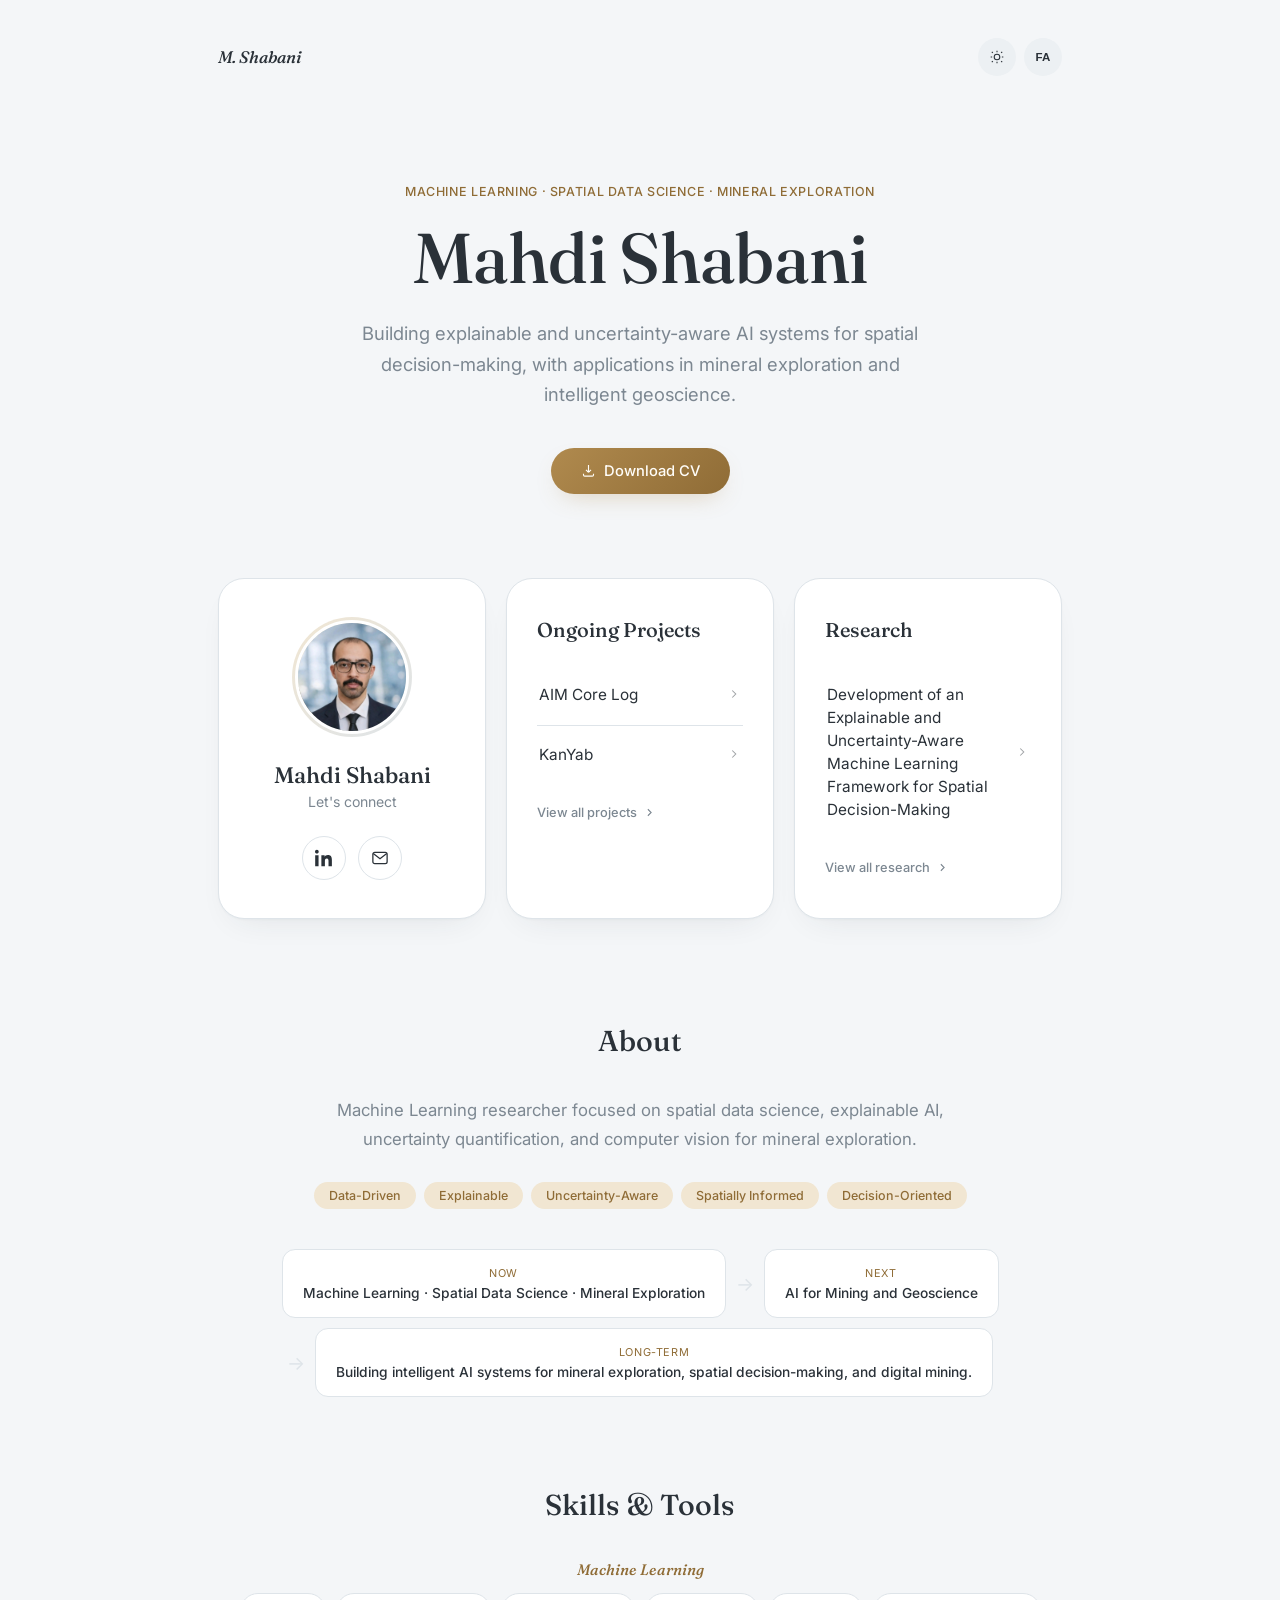
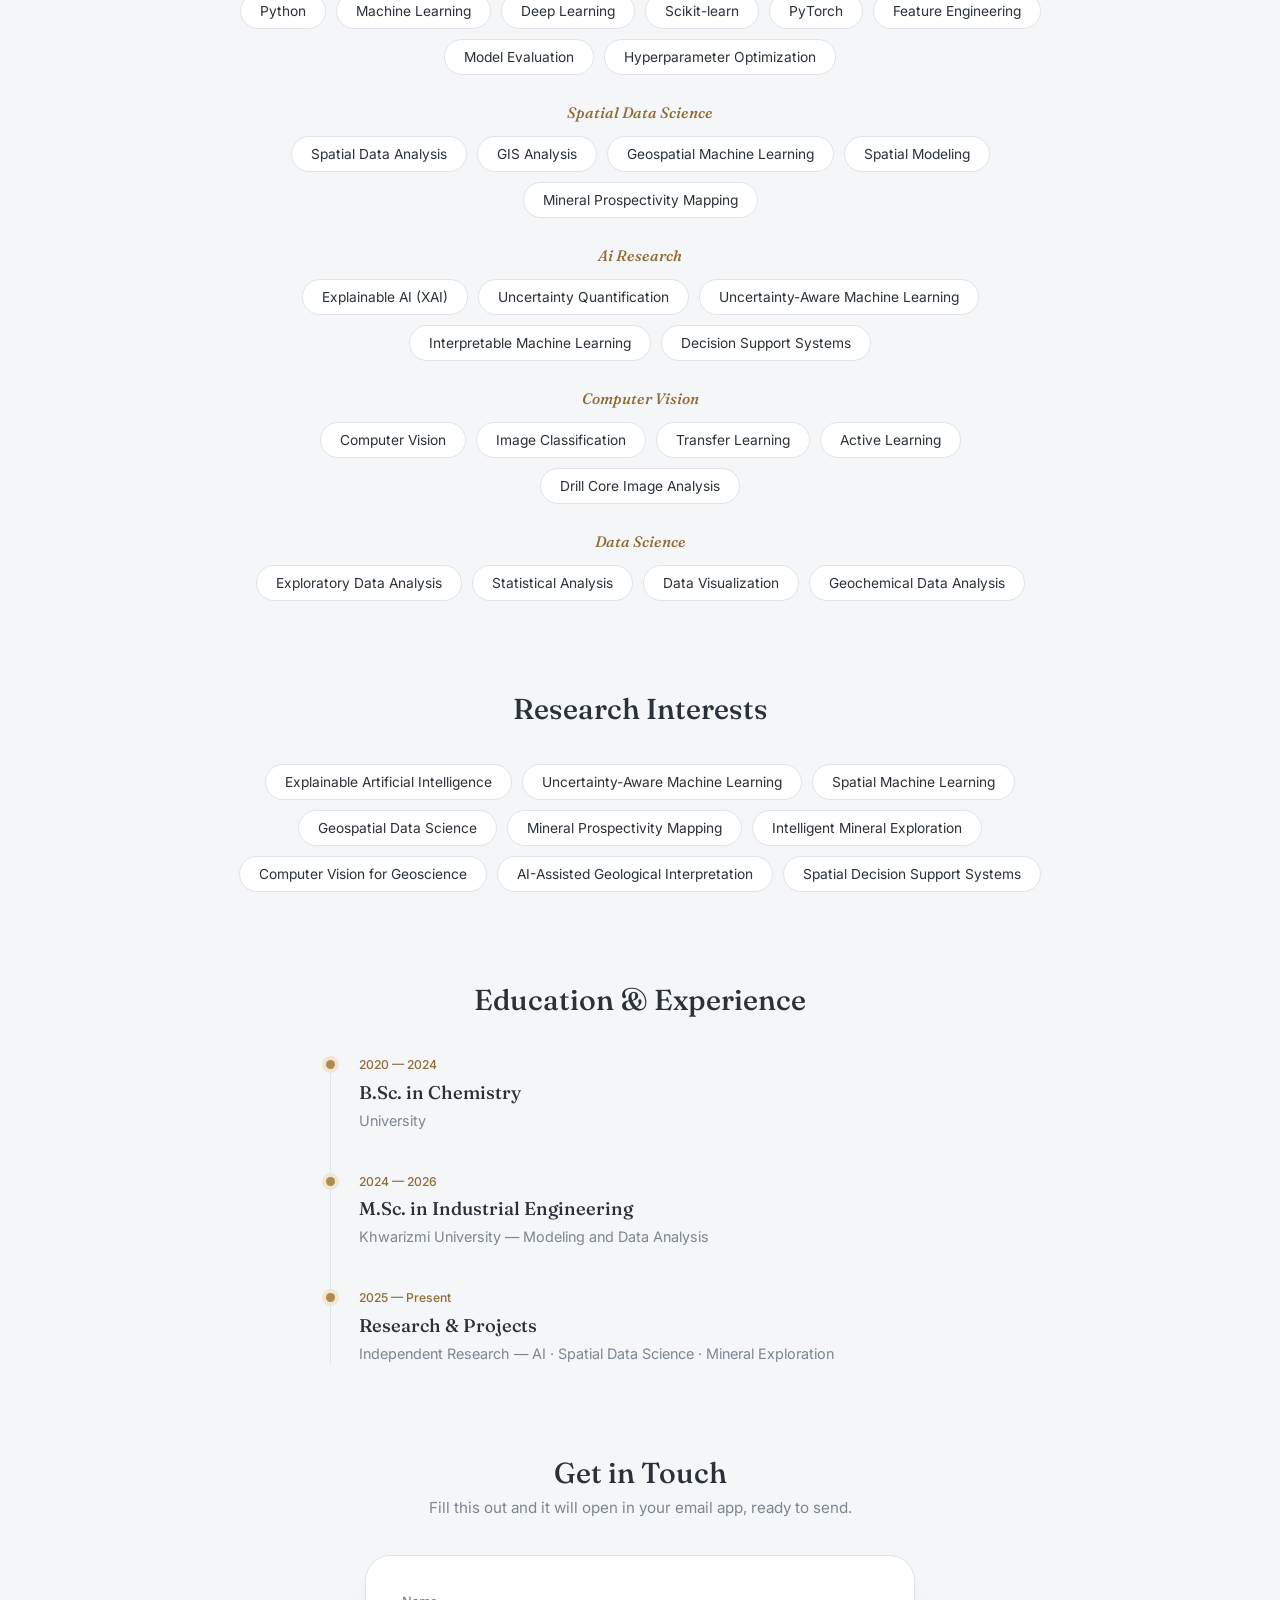
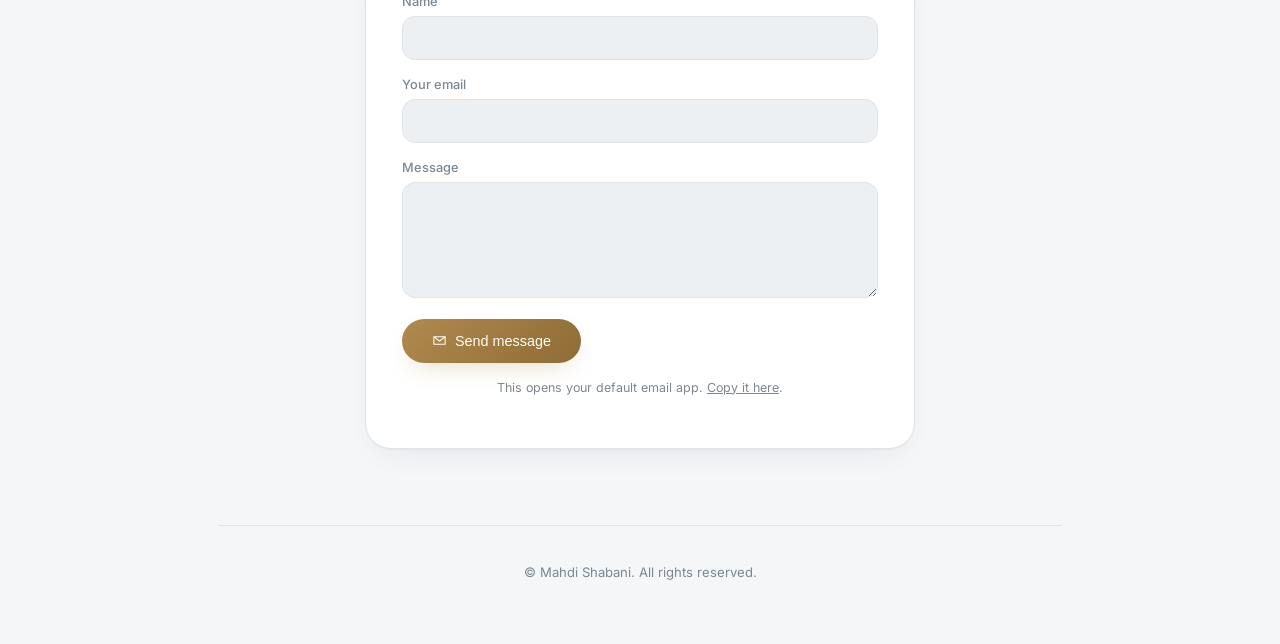
==== index.html @ de513af3 "Refresh bilingual script on home page" ====
<!DOCTYPE html>
<html lang="en" data-theme="light">
<head>
<meta charset="UTF-8">
<script>
  (function(){
    try{
      var saved = localStorage.getItem('site-theme');
      if(saved === 'dark' || saved === 'light'){
        document.documentElement.setAttribute('data-theme', saved);
      }
    }catch(e){}
  })();
</script>
<meta name="viewport" content="width=device-width, initial-scale=1.0">
<title>Mahdi Shabani — Machine Learning &amp; Spatial Data Science</title>
<meta name="description" content="Personal site of Mahdi Shabani — machine learning research on explainable, uncertainty-aware models for spatial decision-making, mineral prospectivity mapping, and computer vision.">

<link rel="icon" type="image/svg+xml" href="assets/favicon.svg">
<link rel="icon" type="image/png" href="assets/favicon.png">
<link rel="shortcut icon" href="assets/favicon.ico">
<link rel="apple-touch-icon" href="assets/favicon.png">

<meta property="og:type" content="website">
<meta property="og:title" content="Mahdi Shabani — Machine Learning & Spatial Data Science">
<meta property="og:description" content="Explainable, uncertainty-aware machine learning for spatial decision-making — projects and research.">
<meta property="og:image" content="assets/og-image.jpg">
<meta property="og:url" content="index.html">

<meta name="twitter:card" content="summary_large_image">
<meta name="twitter:title" content="Mahdi Shabani — Machine Learning & Spatial Data Science">
<meta name="twitter:description" content="Explainable, uncertainty-aware machine learning for spatial decision-making — projects and research.">
<meta name="twitter:image" content="assets/og-image.jpg">

<style>
/* =========================================================
   Mahdi Shabani — Personal Site
   Design language: calm luxury — misty cool neutrals
   + warm gold/bronze accent, serif display type
   ========================================================= */

@import url('https://fonts.googleapis.com/css2?family=Fraunces:ital,opsz,wght@0,9..144,400;0,9..144,500;0,9..144,600;1,9..144,500&family=Inter:wght@300;400;500;600&family=Vazirmatn:wght@400;500;600&display=swap');

:root{
  /* color — misty cool neutral base + warm gold accent */
  --bg:        #F4F6F8;
  --surface:   #FFFFFF;
  --ink:       #2A3138;
  --secondary: #7C8791;
  --hairline:  #DEE4E9;
  --fill:      #ECF0F3;

  --gold:       #B08A4E;
  --gold-deep:  #8F6C36;
  --gold-tint:  #F1E6D2;

  --shadow:       0 1px 2px rgba(42,49,56,.03), 0 14px 34px -18px rgba(42,49,56,.12);
  --shadow-hover: 0 1px 2px rgba(42,49,56,.04), 0 26px 50px -20px rgba(42,49,56,.16);

  /* type — serif for calm elegance, sans for clarity */
  --font-display: 'Fraunces', 'Vazirmatn', Georgia, serif;
  --font-body:    'Inter', 'Vazirmatn', -apple-system, sans-serif;
  --font-fa:      'B Nazanin', 'Vazirmatn', Tahoma, sans-serif;

  --ease: cubic-bezier(.22,.61,.36,1);

  --radius-lg: 26px;
  --radius-md: 18px;
  --radius-sm: 13px;
}

[data-theme="dark"]{
  --bg:        #12161B;
  --surface:   #1B2027;
  --ink:       #EDEFF2;
  --secondary: #98A2AB;
  --hairline:  #2A3038;
  --fill:      #232933;

  --gold:       #D4B073;
  --gold-deep:  #E6C88E;
  --gold-tint:  #3A3122;

  --shadow:       0 1px 2px rgba(0,0,0,.3), 0 14px 34px -18px rgba(0,0,0,.5);
  --shadow-hover: 0 1px 2px rgba(0,0,0,.35), 0 26px 50px -20px rgba(0,0,0,.6);
}

*{ box-sizing: border-box; }
html{ scroll-behavior: smooth; }

body{
  margin: 0;
  background: var(--bg);
  color: var(--ink);
  font-family: var(--font-body);
  font-weight: 400;
  -webkit-font-smoothing: antialiased;
  transition: background .6s var(--ease), color .6s var(--ease);
}

.fa{ font-family: var(--font-fa); direction: rtl; }

.wrap{
  max-width: 900px;
  margin: 0 auto;
  padding: 0 28px;
}

/* ---------- header ---------- */
.site-header{
  display: flex;
  align-items: center;
  justify-content: space-between;
  padding: 38px 0 8px;
}

.mark{
  font-family: var(--font-display);
  font-weight: 500;
  font-style: italic;
  font-size: 1.05rem;
  color: var(--ink);
  text-decoration: none;
}

.theme-toggle{
  width: 38px;
  height: 38px;
  border-radius: 50%;
  border: none;
  background: var(--fill);
  display: flex;
  align-items: center;
  justify-content: center;
  cursor: pointer;
  color: var(--ink);
  transition: background .35s var(--ease), transform .35s var(--ease);
}
.theme-toggle:hover{ transform: scale(1.06); background: var(--gold-tint); }
.theme-toggle svg{ width: 16px; height: 16px; }
.theme-toggle .moon{ display: none; }
[data-theme="dark"] .theme-toggle .sun{ display: none; }
[data-theme="dark"] .theme-toggle .moon{ display: block; }

/* ---------- hero ---------- */
.hero{
  padding: 100px 0 58px;
  text-align: center;
}

.eyebrow{
  font-size: .78rem;
  font-weight: 500;
  letter-spacing: .05em;
  text-transform: uppercase;
  color: var(--gold-deep);
  margin: 0 0 20px;
}

.hero h1{
  font-family: var(--font-display);
  font-weight: 500;
  font-size: clamp(2.75rem, 6vw, 4.4rem);
  letter-spacing: -.01em;
  line-height: 1.1;
  margin: 0 0 22px;
  color: var(--ink);
}

.hero p.tagline{
  color: var(--secondary);
  font-size: 1.15rem;
  font-weight: 400;
  max-width: 580px;
  line-height: 1.65;
  margin: 0 auto 38px;
}

.cv-btn{
  display: inline-flex;
  align-items: center;
  gap: 8px;
  padding: 14px 30px;
  border-radius: 999px;
  background: linear-gradient(135deg, var(--gold), var(--gold-deep));
  color: #FFFDF8;
  text-decoration: none;
  font-size: .92rem;
  font-weight: 500;
  box-shadow: 0 10px 26px -12px rgba(176,138,78,.45);
  transition: transform .35s var(--ease), box-shadow .35s var(--ease);
}
.cv-btn:hover{ transform: translateY(-2px); box-shadow: 0 16px 34px -14px rgba(176,138,78,.55); }
.cv-btn svg{ width: 15px; height: 15px; }

/* ---------- box grid ---------- */
.grid{
  display: grid;
  grid-template-columns: repeat(3, 1fr);
  gap: 20px;
  padding: 26px 0 90px;
}

@media (max-width: 860px){
  .grid{ grid-template-columns: 1fr; }
}

.box{
  position: relative;
  background: var(--surface);
  border-radius: var(--radius-lg);
  border: 1px solid var(--hairline);
  box-shadow: var(--shadow);
  padding: 38px 30px;
  overflow: hidden;
  transition: box-shadow .5s var(--ease), transform .5s var(--ease), border-color .5s var(--ease);
}

.box:hover{
  transform: translateY(-4px);
  box-shadow: var(--shadow-hover);
  border-color: var(--gold-tint);
}

.box h2{
  font-family: var(--font-display);
  font-weight: 500;
  font-size: 1.25rem;
  margin: 0 0 24px;
  color: var(--ink);
}

/* profile box */
.profile-box{ display: flex; flex-direction: column; align-items: center; text-align: center; }

.avatar-ring{
  width: 120px;
  height: 120px;
  border-radius: 50%;
  padding: 3px;
  background: linear-gradient(135deg, var(--gold-tint), var(--hairline));
  margin-bottom: 24px;
}
.avatar-ring img{
  width: 100%;
  height: 100%;
  border-radius: 50%;
  object-fit: cover;
  display: block;
  border: 3px solid var(--surface);
}

.profile-box .name{
  font-family: var(--font-display);
  font-weight: 500;
  font-size: 1.4rem;
  margin: 0 0 4px;
  color: var(--ink);
}
.profile-box .role{
  color: var(--secondary);
  font-size: .88rem;
  margin: 0 0 26px;
}

.icon-row{
  display: flex;
  gap: 12px;
}

.icon-link{
  width: 44px;
  height: 44px;
  border-radius: 50%;
  border: 1px solid var(--hairline);
  display: flex;
  align-items: center;
  justify-content: center;
  color: var(--ink);
  text-decoration: none;
  transition: background .35s var(--ease), transform .35s var(--ease), border-color .35s var(--ease);
}
.icon-link:hover{
  transform: translateY(-2px);
  background: var(--gold-tint);
  border-color: var(--gold);
}
.icon-link svg{ width: 18px; height: 18px; }

/* list boxes (projects / research) */
.item-list{
  list-style: none;
  margin: 0;
  padding: 0;
  display: flex;
  flex-direction: column;
  gap: 2px;
}

.item-list li{ border-top: 1px solid var(--hairline); }
.item-list li:first-child{ border-top: none; }

.item-list a{
  display: flex;
  align-items: center;
  justify-content: space-between;
  gap: 12px;
  padding: 17px 2px;
  color: var(--ink);
  text-decoration: none;
  font-size: .96rem;
  font-weight: 400;
  line-height: 1.5;
  transition: color .35s var(--ease), gap .35s var(--ease);
}
.item-list a:hover{ color: var(--gold-deep); gap: 18px; }
.item-list a .arrow{ flex: none; width: 14px; height: 14px; opacity: .45; transition: transform .4s var(--ease), opacity .4s var(--ease); }
.item-list a:hover .arrow{ transform: translateX(-3px); opacity: .9; }
.item-list a:hover .arrow.rtl{ transform: translateX(3px); }

.item-list .fa-item{ font-family: var(--font-fa); direction: rtl; text-align: right; font-size: 1.02rem; }

.more-link{
  display: inline-flex;
  align-items: center;
  gap: 6px;
  margin-top: 22px;
  font-size: .8rem;
  font-weight: 500;
  color: var(--secondary);
  text-decoration: none;
  transition: color .35s var(--ease);
}
.more-link:hover{ color: var(--gold-deep); }
.more-link svg{ width: 13px; height: 13px; }

/* ---------- footer ---------- */
.site-footer{
  text-align: center;
  padding: 38px 0 64px;
  color: var(--secondary);
  font-size: .82rem;
  border-top: 1px solid var(--hairline);
}

/* ---------- inner pages (projects/research) ---------- */
.page-header{ padding: 80px 0 26px; }
.back-link{
  display: inline-flex;
  align-items: center;
  gap: 6px;
  color: var(--secondary);
  text-decoration: none;
  font-size: .86rem;
  margin-bottom: 32px;
  transition: color .35s var(--ease);
}
.back-link:hover{ color: var(--gold-deep); }
.back-link svg{ width: 13px; height: 13px; }

.page-header h1{
  font-family: var(--font-display);
  font-weight: 500;
  font-size: clamp(2.2rem, 4.5vw, 2.9rem);
  margin: 0 0 12px;
  color: var(--ink);
}
.page-header p{ color: var(--secondary); margin: 0 0 46px; font-size: 1.02rem; }

.entry-list{ display: flex; flex-direction: column; gap: 18px; padding-bottom: 94px; }

.entry{
  background: var(--surface);
  border: 1px solid var(--hairline);
  border-radius: var(--radius-md);
  padding: 30px 32px;
  box-shadow: var(--shadow);
  transition: box-shadow .45s var(--ease), transform .45s var(--ease), border-color .45s var(--ease);
}
.entry:hover{ transform: translateY(-2px); box-shadow: var(--shadow-hover); border-color: var(--gold-tint); }
.entry h3{
  font-family: var(--font-display);
  font-size: 1.28rem;
  font-weight: 500;
  margin: 0 0 10px;
  color: var(--ink);
}
.entry h3.fa{ text-align: right; }
.entry .status{
  display: inline-block;
  font-size: .72rem;
  font-weight: 500;
  color: var(--gold-deep);
  background: var(--gold-tint);
  border-radius: 999px;
  padding: 4px 13px;
  margin-bottom: 14px;
}
.entry p.desc{ color: var(--secondary); margin: 0; line-height: 1.7; font-size: .95rem; }
.entry p.desc.fa{ text-align: right; }

/* ---------- scroll reveal ---------- */
.reveal{
  opacity: 0;
  transform: translateY(16px);
  transition: opacity .9s var(--ease), transform .9s var(--ease);
}
.reveal.is-visible{
  opacity: 1;
  transform: translateY(0);
}

/* ---------- extra sections (skills / timeline / contact) ---------- */
.section{
  padding: 14px 0 76px;
}
.section-head{
  text-align: center;
  margin-bottom: 38px;
}
.section-head h2{
  font-family: var(--font-display);
  font-weight: 500;
  font-size: 1.8rem;
  margin: 0 0 8px;
  color: var(--ink);
}
.section-head p{
  color: var(--secondary);
  font-size: .95rem;
  margin: 0;
}

/* badges & tag pills */
.badge-row{ display:flex; flex-wrap:wrap; gap:8px; margin-bottom:14px; }
.badge{
  display:inline-block;
  font-size:.72rem;
  font-weight:500;
  color: var(--gold-deep);
  background: var(--gold-tint);
  border-radius:999px;
  padding:4px 13px;
}
.badge.status-badge{ color: var(--gold-deep); background: var(--gold-tint); }
.badge.domain-badge{ color: var(--secondary); background: transparent; border:1px solid var(--hairline); }

.tech-tags{ display:flex; flex-wrap:wrap; gap:7px; margin: 14px 0; }
.tech-tag{
  font-size:.76rem;
  color: var(--secondary);
  border:1px solid var(--hairline);
  border-radius:999px;
  padding:4px 12px;
}

.impact-line{
  font-size:.89rem;
  color: var(--ink);
  border-left: 2px solid var(--gold);
  padding-left: 15px;
  margin-top: 18px;
  line-height: 1.65;
}
[dir="rtl"] .impact-line{ border-left:none; border-right:2px solid var(--gold); padding-left:0; padding-right:15px; }

.entry-sub{ color: var(--secondary); font-size: .96rem; margin: -4px 0 14px; }

/* about section */
.about-text{
  max-width: 640px;
  margin: 0 auto 28px;
  text-align: center;
  color: var(--secondary);
  font-size: 1.05rem;
  line-height: 1.75;
}
.about-text strong{ color: var(--ink); font-weight: 500; }

.approach-row{
  display:flex; flex-wrap:wrap; gap:8px; justify-content:center; margin-bottom: 40px;
}
.approach-chip{
  font-size:.78rem; font-weight:500; color: var(--gold-deep);
  background: var(--gold-tint); border-radius:999px; padding:6px 15px;
}

.career-strip{
  display:flex; align-items:center; justify-content:center;
  flex-wrap: wrap;
  gap: 10px;
  max-width: 720px;
  margin: 0 auto;
  font-size: .88rem;
  color: var(--secondary);
}
.career-strip .stage{
  display:flex; flex-direction:column; align-items:center; gap:5px;
  padding: 16px 20px;
  border: 1px solid var(--hairline);
  border-radius: var(--radius-sm);
  background: var(--surface);
  min-width: 170px;
}
.career-strip .stage .label{ font-size:.68rem; letter-spacing:.06em; text-transform:uppercase; color: var(--gold-deep); }
.career-strip .stage .value{ font-size:.86rem; color: var(--ink); font-weight:500; text-align:center; }
.career-strip .sep{ color: var(--hairline); font-size:1.2rem; }
@media (max-width: 640px){ .career-strip .sep{ display:none; } }

/* skill categories */
.skill-category{ margin-bottom: 28px; }
.skill-category:last-child{ margin-bottom: 0; }
.skill-category .cat-label{
  text-align:center;
  font-family: var(--font-display);
  font-style: italic;
  font-size:.95rem;
  font-weight:500;
  color: var(--gold-deep);
  margin: 0 0 14px;
}

/* skills */
.skills-row{
  display: flex;
  flex-wrap: wrap;
  gap: 10px;
  justify-content: center;
}
.skill-chip{
  display: inline-flex;
  align-items: center;
  font-size: .86rem;
  font-weight: 400;
  padding: 9px 19px;
  border-radius: 999px;
  border: 1px solid var(--hairline);
  background: var(--surface);
  color: var(--ink);
  transition: background .35s var(--ease), border-color .35s var(--ease);
}
.skill-chip:hover{ background: var(--gold-tint); border-color: var(--gold); }
.skill-chip .dot{ display: none; }

/* timeline */
.timeline{
  position: relative;
  max-width: 620px;
  margin: 0 auto;
  padding-left: 28px;
  border-left: 1px solid var(--hairline);
}
.timeline-item{
  position: relative;
  padding-bottom: 40px;
}
.timeline-item:last-child{ padding-bottom: 0; }
.timeline-item::before{
  content: "";
  position: absolute;
  left: -33px;
  top: 5px;
  width: 9px;
  height: 9px;
  border-radius: 50%;
  background: var(--gold);
  box-shadow: 0 0 0 4px var(--gold-tint);
}
.timeline-item .t-period{
  font-size: .76rem;
  font-weight: 500;
  color: var(--gold-deep);
  margin: 0 0 6px;
}
.timeline-item h3{
  font-family: var(--font-display);
  font-size: 1.15rem;
  font-weight: 500;
  margin: 0 0 5px;
  color: var(--ink);
}
.timeline-item p{
  color: var(--secondary);
  font-size: .9rem;
  margin: 0;
  line-height: 1.6;
}

/* contact form */
.contact-box{
  max-width: 550px;
  margin: 0 auto;
  background: var(--surface);
  border: 1px solid var(--hairline);
  border-radius: var(--radius-lg);
  box-shadow: var(--shadow);
  padding: 38px 36px;
}
.form-row{ margin-bottom: 17px; }
.form-row label{
  display: block;
  font-size: .8rem;
  font-weight: 500;
  color: var(--secondary);
  margin-bottom: 7px;
}
.form-row input,
.form-row textarea{
  width: 100%;
  padding: 12px 15px;
  border-radius: var(--radius-sm);
  border: 1px solid var(--hairline);
  background: var(--fill);
  color: var(--ink);
  font-family: var(--font-body);
  font-size: .92rem;
  resize: vertical;
  transition: background .3s var(--ease), box-shadow .3s var(--ease);
}
.form-row input:focus,
.form-row textarea:focus{
  outline: none;
  background: var(--surface);
  box-shadow: 0 0 0 2px var(--gold);
}
.form-submit{
  display: inline-flex;
  align-items: center;
  gap: 8px;
  padding: 14px 30px;
  border-radius: 999px;
  background: linear-gradient(135deg, var(--gold), var(--gold-deep));
  color: #FFFDF8;
  border: none;
  font-size: .9rem;
  font-weight: 500;
  cursor: pointer;
  box-shadow: 0 10px 26px -12px rgba(176,138,78,.45);
  transition: transform .35s var(--ease), box-shadow .35s var(--ease);
}
.form-submit:hover{ transform: translateY(-2px); box-shadow: 0 16px 34px -14px rgba(176,138,78,.55); }
.form-note{
  font-size: .78rem;
  color: var(--secondary);
  margin-top: 15px;
  text-align: center;
  line-height: 1.6;
}

@media (prefers-reduced-motion: reduce){
  *{ transition: none !important; animation: none !important; }
}
</style>
<script src="site.js?v=20261018"></script>
</head>
<body>

<div class="wrap">

  <header class="site-header">
    <a href="index.html" class="mark">M. Shabani</a>
    <button id="theme-toggle" class="theme-toggle" aria-label="Toggle dark mode">
      <svg class="sun" viewBox="0 0 24 24" fill="none" stroke="currentColor" stroke-width="1.6"><circle cx="12" cy="12" r="4.2"/><path d="M12 2.5v2.2M12 19.3v2.2M4.2 4.2l1.6 1.6M18.2 18.2l1.6 1.6M2.5 12h2.2M19.3 12h2.2M4.2 19.8l1.6-1.6M18.2 5.8l1.6-1.6"/></svg>
      <svg class="moon" viewBox="0 0 24 24" fill="none" stroke="currentColor" stroke-width="1.6"><path d="M20 14.5A8.5 8.5 0 1 1 9.5 4a6.8 6.8 0 0 0 10.5 10.5Z"/></svg>
    </button>
  </header>

  <section class="hero">
    <p class="eyebrow" id="hero-eyebrow">Machine Learning · Spatial Data Science</p>
    <h1 id="hero-name">Mahdi Shabani</h1>
    <p class="tagline" id="hero-tagline">
      Researching explainable, uncertainty-aware machine learning for spatial decision‑making —
      from mineral prospectivity mapping to computer‑vision classification.
    </p>
    <a class="cv-btn" id="hero-cv" href="#" title="Add your CV file or link here">
      <svg viewBox="0 0 24 24" fill="none" stroke="currentColor" stroke-width="1.8"><path d="M12 3v12m0 0 4-4m-4 4-4-4M4 17v2a2 2 0 0 0 2 2h12a2 2 0 0 0 2-2v-2"/></svg>
      Download CV
    </a>
  </section>

  <main class="grid">

    <!-- Box 1 — Profile & contact -->
    <div class="box profile-box reveal" style="transition-delay:0s">
      <div class="avatar-ring">
        <img src="assets/profile.jpg" alt="Portrait photo">
      </div>
      <p class="name" id="profile-name">Mahdi Shabani</p>
      <p class="role">Let's connect</p>
      <div class="icon-row" style="position:relative;">
        <a class="icon-link" id="profile-linkedin" href="#" target="_blank" rel="noopener" aria-label="LinkedIn">
          <svg viewBox="0 0 24 24" fill="currentColor"><path d="M4.98 3.5C4.98 4.88 3.9 6 2.5 6S0 4.88 0 3.5 1.12 1 2.5 1s2.48 1.12 2.48 2.5zM.24 8.25h4.5V23H.24V8.25zM8.5 8.25h4.31v2.02h.06c.6-1.13 2.07-2.33 4.26-2.33 4.55 0 5.39 3 5.39 6.9V23h-4.5v-6.73c0-1.6-.03-3.67-2.24-3.67-2.24 0-2.58 1.75-2.58 3.55V23H8.5V8.25z"/></svg>
        </a>
        <a class="icon-link" id="profile-email" href="#" aria-label="Email">
          <svg viewBox="0 0 24 24" fill="none" stroke="currentColor" stroke-width="1.7"><rect x="2.5" y="4.5" width="19" height="15" rx="2.5"/><path d="m3 6 9 7 9-7"/></svg>
        </a>
        <span id="email-copied-tip" style="position:absolute; bottom:-28px; left:50%; transform:translateX(-50%); font-size:.72rem; color:var(--slate); background:var(--paper); border:1px solid var(--hairline); border-radius:8px; padding:3px 10px; opacity:0; pointer-events:none; transition:opacity .25s ease; white-space:nowrap;">Copied!</span>
      </div>
    </div>

    <!-- Box 2 — Ongoing projects -->
    <div class="box reveal" style="transition-delay:.1s">
      <h2>Ongoing Projects</h2>
      <ul class="item-list" id="projects-list"></ul>
      <a class="more-link" href="projects.html">
        View all projects
        <svg viewBox="0 0 24 24" fill="none" stroke="currentColor" stroke-width="2"><path d="M9 6l6 6-6 6"/></svg>
      </a>
    </div>

    <!-- Box 3 — Research -->
    <div class="box reveal" style="transition-delay:.2s">
      <h2>Research</h2>
      <ul class="item-list" id="research-list"></ul>
      <a class="more-link" href="research.html">
        View all research
        <svg viewBox="0 0 24 24" fill="none" stroke="currentColor" stroke-width="2"><path d="M9 6l6 6-6 6"/></svg>
      </a>
    </div>

  </main>

  <!-- About -->
  <section class="section reveal">
    <div class="section-head">
      <h2>About</h2>
    </div>
    <p class="about-text" id="about-bio"></p>
    <div class="approach-row" id="approach-row"></div>
    <div class="career-strip" id="career-strip"></div>
  </section>

  <!-- Skills & Tools -->
  <section class="section reveal">
    <div class="section-head">
      <h2>Skills &amp; Tools</h2>
    </div>
    <div id="skills-categories"></div>
  </section>

  <!-- Research Interests -->
  <section class="section reveal">
    <div class="section-head">
      <h2>Research Interests</h2>
    </div>
    <div class="skills-row" id="research-interests-row"></div>
  </section>

  <!-- Timeline -->
  <section class="section reveal">
    <div class="section-head">
      <h2>Education &amp; Experience</h2>
    </div>
    <div class="timeline" id="timeline-list"></div>
  </section>

  <!-- Contact form -->
  <section class="section reveal">
    <div class="section-head">
      <h2>Get in Touch</h2>
      <p>Fill this out and it will open in your email app, ready to send.</p>
    </div>
    <form class="contact-box" id="contact-form">
      <div class="form-row">
        <label for="cf-name">Name</label>
        <input id="cf-name" name="Name" type="text" required>
      </div>
      <div class="form-row">
        <label for="cf-email">Your email</label>
        <input id="cf-email" name="Email" type="email" required>
      </div>
      <div class="form-row">
        <label for="cf-message">Message</label>
        <textarea id="cf-message" name="Message" rows="5" required></textarea>
      </div>
      <button class="form-submit" type="submit">
        <svg viewBox="0 0 24 24" fill="none" stroke="currentColor" stroke-width="1.7" width="15" height="15"><path d="m3 6 9 7 9-7M3 6h18v12H3z"/></svg>
        Send message
      </button>
      <p class="form-note">
        This opens your default email app.
        اگه چیزی باز نشد، آدرس ایمیل رو
        <a href="#" id="copy-email-fallback" style="color:var(--graphite); text-decoration:underline;">اینجا کپی کن</a>.
      </p>
    </form>
  </section>

  <footer class="site-footer">
    © <span id="year"></span> <span id="footer-name">Mahdi Shabani</span>. All rights reserved.
  </footer>

</div>

<script>document.getElementById('year').textContent = new Date().getFullYear();</script>
<script>
// Fallback content, used only if content.json can't be fetched (e.g. opened via file://)
const FALLBACK_CONTENT = {
  "profile": { "name": "Mahdi Shabani", "eyebrow": "Machine Learning · Spatial Data Science",
    "tagline": "Researching explainable, uncertainty-aware machine learning for spatial decision-making.",
    "shortBio": "", "cvUrl": "", "linkedin": "https://www.linkedin.com/in/mahdi-shabani1/", "email": "mshabani544@gmail.com" },
  "skills": {},
  "projects": [],
  "research": [],
  "researchInterests": [],
  "professionalIdentity": {},
  "careerDirection": null,
  "timeline": []
};

async function loadContent(){
  try{
    const res = await fetch('content.json', { cache: 'no-store' });
    if(!res.ok) throw new Error('bad response');
    return window.SiteI18n.localizeContent(await res.json());
  }catch(e){
    console.warn('Could not load content.json, using fallback content.', e);
    return window.SiteI18n.localizeContent(FALLBACK_CONTENT);
  }
}

function arrow(rtl){
  return `<svg class="arrow${rtl ? ' rtl' : ''}" viewBox="0 0 24 24" fill="none" stroke="currentColor" stroke-width="1.8"><path d="${rtl ? 'M15 6l-6 6 6 6' : 'M9 6l6 6-6 6'}"/></svg>`;
}

function escapeHtml(str){
  const d = document.createElement('div');
  d.textContent = str == null ? '' : String(str);
  return d.innerHTML;
}

// Turns a camelCase key like "spatialDataScience" into "Spatial Data Science"
function humanizeKey(key){
  return key.replace(/([a-z])([A-Z])/g, '$1 $2')
            .replace(/^./, c => c.toUpperCase());
}

document.addEventListener('DOMContentLoaded', async () => {
  const data = await loadContent();
  const p = data.profile || {};
  const contact = data.contact || {};
  const email = p.email || contact.email;
  const linkedin = p.linkedin || contact.linkedin;
  const cvUrl = p.cvUrl || contact.cv;

  document.getElementById('hero-eyebrow').textContent = p.eyebrow || '';
  document.getElementById('hero-name').textContent = p.name || '';
  document.getElementById('hero-tagline').textContent = p.tagline || '';
  document.getElementById('profile-name').textContent = p.name || '';
  document.getElementById('footer-name').textContent = p.name || '';
  document.title = (p.name ? p.name + ' — ' : '') + (p.eyebrow || '');

  const cv = document.getElementById('hero-cv');
  if(cvUrl){ cv.href = cvUrl; cv.target = '_blank'; cv.rel = 'noopener'; cv.removeAttribute('title'); }

  const li = document.getElementById('profile-linkedin');
  if(linkedin) li.href = linkedin;

  const em = document.getElementById('profile-email');
  const copyTip = document.getElementById('email-copied-tip');
  if(email){
    em.href = 'mailto:' + email;
    em.addEventListener('click', () => {
      navigator.clipboard?.writeText(email).then(() => {
        if(copyTip){
          copyTip.style.opacity = '1';
          setTimeout(() => { copyTip.style.opacity = '0'; }, 1800);
        }
      }).catch(() => {});
    });
  }

  const form = document.getElementById('contact-form');
  const copyFallback = document.getElementById('copy-email-fallback');
  if(form && email){
    form.addEventListener('submit', (e) => {
      e.preventDefault();
      const name = document.getElementById('cf-name').value;
      const from = document.getElementById('cf-email').value;
      const msg = document.getElementById('cf-message').value;
      const subject = encodeURIComponent('Message from ' + name + ' via website');
      const body = encodeURIComponent(msg + '\n\n— ' + name + ' (' + from + ')');
      window.location.href = `mailto:${email}?subject=${subject}&body=${body}`;
    });
  }
  if(copyFallback && email){
    copyFallback.addEventListener('click', (e) => {
      e.preventDefault();
      navigator.clipboard?.writeText(email).then(() => {
        copyFallback.textContent = 'کپی شد ✓';
        setTimeout(() => { copyFallback.textContent = 'اینجا کپی کن'; }, 1800);
      }).catch(() => {});
    });
  }

  // ---- About: bio + approach chips + career direction strip ----
  const bioEl = document.getElementById('about-bio');
  const bioText = p.shortBio || p.tagline || '';
  if(bioText) bioEl.textContent = bioText; else bioEl.style.display = 'none';

  const approachRow = document.getElementById('approach-row');
  const identity = data.professionalIdentity || {};
  (identity.approach || []).forEach(a => {
    const span = document.createElement('span');
    span.className = 'approach-chip';
    span.textContent = a;
    approachRow.appendChild(span);
  });

  const careerStrip = document.getElementById('career-strip');
  const career = data.careerDirection;
  if(career && (career.current || career.next || career.longTerm)){
    const stages = [
      ['Now', career.current],
      ['Next', career.next],
      ['Long-term', career.longTerm]
    ].filter(([, v]) => v);
    stages.forEach(([label, value], i) => {
      const stage = document.createElement('div');
      stage.className = 'stage';
      stage.innerHTML = `<span class="label">${escapeHtml(label)}</span><span class="value">${escapeHtml(value)}</span>`;
      careerStrip.appendChild(stage);
      if(i < stages.length - 1){
        const sep = document.createElement('span');
        sep.className = 'sep';
        sep.textContent = '→';
        careerStrip.appendChild(sep);
      }
    });
  } else {
    careerStrip.style.display = 'none';
  }

  // Hide the whole About section if there's really nothing to show
  if(!bioText && !(identity.approach || []).length && !career){
    document.getElementById('about-bio').closest('section').style.display = 'none';
  }

  // ---- Skills: supports either a flat array or a categorized object ----
  const skillsWrap = document.getElementById('skills-categories');
  if (Array.isArray(data.skills)) {
    const row = document.createElement('div');
    row.className = 'skills-row';
    data.skills.forEach(s => {
      const span = document.createElement('span');
      span.className = 'skill-chip';
      span.textContent = s;
      row.appendChild(span);
    });
    skillsWrap.appendChild(row);
  } else if (data.skills && typeof data.skills === 'object') {
    Object.entries(data.skills).forEach(([category, list]) => {
      if(!Array.isArray(list) || !list.length) return;
      const cat = document.createElement('div');
      cat.className = 'skill-category';
      const row = document.createElement('div');
      row.className = 'skills-row';
      list.forEach(s => {
        const span = document.createElement('span');
        span.className = 'skill-chip';
        span.textContent = s;
        row.appendChild(span);
      });
      cat.innerHTML = `<p class="cat-label">${escapeHtml(humanizeKey(category))}</p>`;
      cat.appendChild(row);
      skillsWrap.appendChild(cat);
    });
  }

  // ---- Research interests ----
  const riRow = document.getElementById('research-interests-row');
  const riSection = riRow.closest('section');
  if((data.researchInterests || []).length){
    data.researchInterests.forEach(r => {
      const span = document.createElement('span');
      span.className = 'skill-chip';
      span.textContent = r;
      riRow.appendChild(span);
    });
  } else {
    riSection.style.display = 'none';
  }

  // ---- Projects (home preview, up to 3) ----
  const projList = document.getElementById('projects-list');
  (data.projects || []).slice(0, 3).forEach((proj, i) => {
    const li = document.createElement('li');
    li.innerHTML = `<a href="projects.html#project-${i+1}"><span>${escapeHtml(proj.title)}</span>${arrow(false)}</a>`;
    projList.appendChild(li);
  });

  // ---- Research (home preview, up to 3) ----
  const resList = document.getElementById('research-list');
  (data.research || []).slice(0, 3).forEach((r, i) => {
    const li = document.createElement('li');
    const isFa = r.lang === 'fa';
    li.innerHTML = `<a href="research.html#research-${i+1}"><span class="${isFa ? 'fa-item fa' : ''}">${escapeHtml(r.title)}</span>${arrow(isFa)}</a>`;
    resList.appendChild(li);
  });

  // ---- Timeline (falls back to `education` array if `timeline` is absent) ----
  const tl = document.getElementById('timeline-list');
  const timelineData = (data.timeline && data.timeline.length)
    ? data.timeline
    : (data.education || []).map(e => ({ period: e.period, title: e.degree, org: e.field }));
  timelineData.forEach(item => {
    const div = document.createElement('div');
    div.className = 'timeline-item';
    const orgLine = item.focus ? `${escapeHtml(item.org)} — ${escapeHtml(item.focus)}` : escapeHtml(item.org);
    div.innerHTML = `<p class="t-period">${escapeHtml(item.period)}</p><h3>${escapeHtml(item.title)}</h3><p>${orgLine}</p>`;
    tl.appendChild(div);
  });
});
</script>
<script>
// Simple light/dark theme toggle (in-memory, resets on reload by design)
document.addEventListener('DOMContentLoaded', () => {
  const root = document.documentElement;
  const btn = document.getElementById('theme-toggle');
  if (!btn) return;

  btn.addEventListener('click', () => {
    const isDark = root.getAttribute('data-theme') === 'dark';
    const next = isDark ? 'light' : 'dark';
    root.setAttribute('data-theme', next);
    try{ localStorage.setItem('site-theme', next); }catch(e){}
  });
});

</script>
<script>
// Scroll reveal
document.addEventListener('DOMContentLoaded', () => {
  const els = document.querySelectorAll('.reveal');
  if (!els.length) return;

  if (!('IntersectionObserver' in window)) {
    els.forEach(el => el.classList.add('is-visible'));
    return;
  }

  const io = new IntersectionObserver((entries) => {
    entries.forEach(entry => {
      if (entry.isIntersecting) {
        entry.target.classList.add('is-visible');
        io.unobserve(entry.target);
      }
    });
  }, { threshold: 0.15, rootMargin: '0px 0px -40px 0px' });

  els.forEach(el => io.observe(el));
});
</script>
</body>
</html>
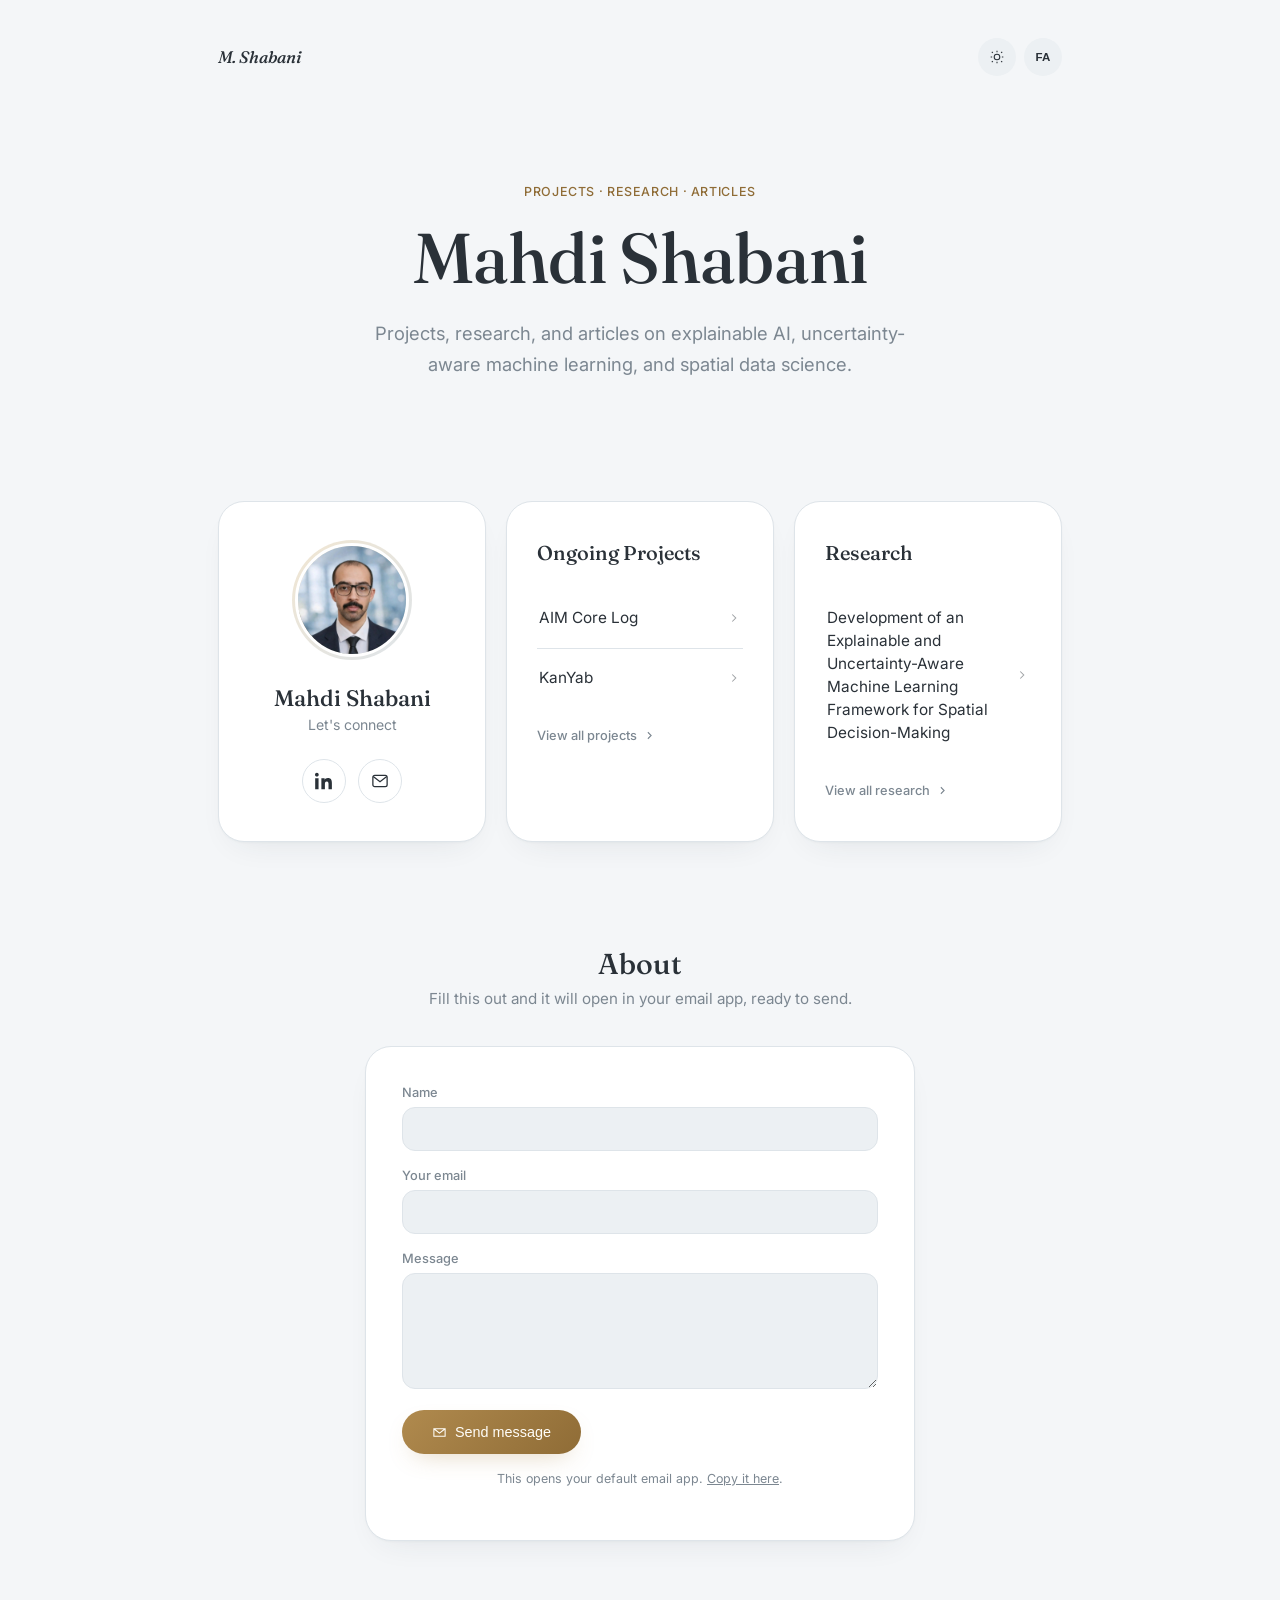
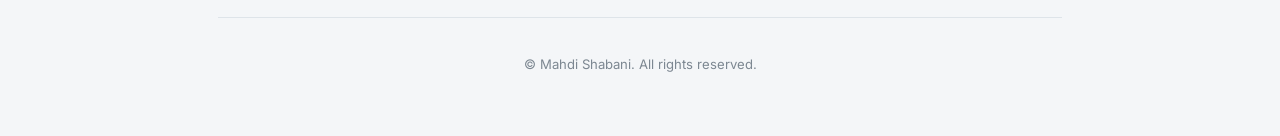
==== commit 36dbfec8: "Focus homepage on projects and research" ====
--- a/index.html
+++ b/index.html
@@ -13,8 +13,8 @@
   })();
 </script>
 <meta name="viewport" content="width=device-width, initial-scale=1.0">
-<title>Mahdi Shabani — Machine Learning &amp; Spatial Data Science</title>
-<meta name="description" content="Personal site of Mahdi Shabani — machine learning research on explainable, uncertainty-aware models for spatial decision-making, mineral prospectivity mapping, and computer vision.">
+<title>Mahdi Shabani — Projects, Research &amp; Articles</title>
+<meta name="description" content="Mahdi Shabani — projects, articles, and research on explainable AI, uncertainty-aware machine learning, and spatial data science.">
 
 <link rel="icon" type="image/svg+xml" href="assets/favicon.svg">
 <link rel="icon" type="image/png" href="assets/favicon.png">
@@ -22,14 +22,14 @@
 <link rel="apple-touch-icon" href="assets/favicon.png">
 
 <meta property="og:type" content="website">
-<meta property="og:title" content="Mahdi Shabani — Machine Learning & Spatial Data Science">
-<meta property="og:description" content="Explainable, uncertainty-aware machine learning for spatial decision-making — projects and research.">
+<meta property="og:title" content="Mahdi Shabani — Projects, Research & Articles">
+<meta property="og:description" content="Projects, articles, and research on explainable AI, uncertainty-aware machine learning, and spatial data science.">
 <meta property="og:image" content="assets/og-image.jpg">
 <meta property="og:url" content="index.html">
 
 <meta name="twitter:card" content="summary_large_image">
-<meta name="twitter:title" content="Mahdi Shabani — Machine Learning & Spatial Data Science">
-<meta name="twitter:description" content="Explainable, uncertainty-aware machine learning for spatial decision-making — projects and research.">
+<meta name="twitter:title" content="Mahdi Shabani — Projects, Research & Articles">
+<meta name="twitter:description" content="Projects, articles, and research on explainable AI, uncertainty-aware machine learning, and spatial data science.">
 <meta name="twitter:image" content="assets/og-image.jpg">
 
 <style>
@@ -651,7 +651,7 @@
   *{ transition: none !important; animation: none !important; }
 }
 </style>
-<script src="site.js?v=20261018"></script>
+<script src="site.js?v=20261020"></script>
 </head>
 <body>
 
@@ -666,17 +666,13 @@
   </header>
 
   <section class="hero">
-    <p class="eyebrow" id="hero-eyebrow">Machine Learning · Spatial Data Science</p>
+    <p class="eyebrow" id="hero-eyebrow">Projects · Research · Articles</p>
     <h1 id="hero-name">Mahdi Shabani</h1>
     <p class="tagline" id="hero-tagline">
       Researching explainable, uncertainty-aware machine learning for spatial decision‑making —
       from mineral prospectivity mapping to computer‑vision classification.
     </p>
-    <a class="cv-btn" id="hero-cv" href="#" title="Add your CV file or link here">
-      <svg viewBox="0 0 24 24" fill="none" stroke="currentColor" stroke-width="1.8"><path d="M12 3v12m0 0 4-4m-4 4-4-4M4 17v2a2 2 0 0 0 2 2h12a2 2 0 0 0 2-2v-2"/></svg>
-      Download CV
-    </a>
-  </section>
+ </section>
 
   <main class="grid">
 
@@ -719,40 +715,6 @@
     </div>
 
   </main>
-
-  <!-- About -->
-  <section class="section reveal">
-    <div class="section-head">
-      <h2>About</h2>
-    </div>
-    <p class="about-text" id="about-bio"></p>
-    <div class="approach-row" id="approach-row"></div>
-    <div class="career-strip" id="career-strip"></div>
-  </section>
-
-  <!-- Skills & Tools -->
-  <section class="section reveal">
-    <div class="section-head">
-      <h2>Skills &amp; Tools</h2>
-    </div>
-    <div id="skills-categories"></div>
-  </section>
-
-  <!-- Research Interests -->
-  <section class="section reveal">
-    <div class="section-head">
-      <h2>Research Interests</h2>
-    </div>
-    <div class="skills-row" id="research-interests-row"></div>
-  </section>
-
-  <!-- Timeline -->
-  <section class="section reveal">
-    <div class="section-head">
-      <h2>Education &amp; Experience</h2>
-    </div>
-    <div class="timeline" id="timeline-list"></div>
-  </section>
 
   <!-- Contact form -->
   <section class="section reveal">
@@ -796,7 +758,7 @@
 // Fallback content, used only if content.json can't be fetched (e.g. opened via file://)
 const FALLBACK_CONTENT = {
   "profile": { "name": "Mahdi Shabani", "eyebrow": "Machine Learning · Spatial Data Science",
-    "tagline": "Researching explainable, uncertainty-aware machine learning for spatial decision-making.",
+    "tagline": "Projects, research, and articles on explainable AI, uncertainty-aware machine learning, and spatial data science.",
     "shortBio": "", "cvUrl": "", "linkedin": "https://www.linkedin.com/in/mahdi-shabani1/", "email": "mshabani544@gmail.com" },
   "skills": {},
   "projects": [],
@@ -840,7 +802,6 @@
   const contact = data.contact || {};
   const email = p.email || contact.email;
   const linkedin = p.linkedin || contact.linkedin;
-  const cvUrl = p.cvUrl || contact.cv;
 
   document.getElementById('hero-eyebrow').textContent = p.eyebrow || '';
   document.getElementById('hero-name').textContent = p.name || '';
@@ -848,9 +809,6 @@
   document.getElementById('profile-name').textContent = p.name || '';
   document.getElementById('footer-name').textContent = p.name || '';
   document.title = (p.name ? p.name + ' — ' : '') + (p.eyebrow || '');
-
-  const cv = document.getElementById('hero-cv');
-  if(cvUrl){ cv.href = cvUrl; cv.target = '_blank'; cv.rel = 'noopener'; cv.removeAttribute('title'); }
 
   const li = document.getElementById('profile-linkedin');
   if(linkedin) li.href = linkedin;
@@ -892,94 +850,6 @@
     });
   }
 
-  // ---- About: bio + approach chips + career direction strip ----
-  const bioEl = document.getElementById('about-bio');
-  const bioText = p.shortBio || p.tagline || '';
-  if(bioText) bioEl.textContent = bioText; else bioEl.style.display = 'none';
-
-  const approachRow = document.getElementById('approach-row');
-  const identity = data.professionalIdentity || {};
-  (identity.approach || []).forEach(a => {
-    const span = document.createElement('span');
-    span.className = 'approach-chip';
-    span.textContent = a;
-    approachRow.appendChild(span);
-  });
-
-  const careerStrip = document.getElementById('career-strip');
-  const career = data.careerDirection;
-  if(career && (career.current || career.next || career.longTerm)){
-    const stages = [
-      ['Now', career.current],
-      ['Next', career.next],
-      ['Long-term', career.longTerm]
-    ].filter(([, v]) => v);
-    stages.forEach(([label, value], i) => {
-      const stage = document.createElement('div');
-      stage.className = 'stage';
-      stage.innerHTML = `<span class="label">${escapeHtml(label)}</span><span class="value">${escapeHtml(value)}</span>`;
-      careerStrip.appendChild(stage);
-      if(i < stages.length - 1){
-        const sep = document.createElement('span');
-        sep.className = 'sep';
-        sep.textContent = '→';
-        careerStrip.appendChild(sep);
-      }
-    });
-  } else {
-    careerStrip.style.display = 'none';
-  }
-
-  // Hide the whole About section if there's really nothing to show
-  if(!bioText && !(identity.approach || []).length && !career){
-    document.getElementById('about-bio').closest('section').style.display = 'none';
-  }
-
-  // ---- Skills: supports either a flat array or a categorized object ----
-  const skillsWrap = document.getElementById('skills-categories');
-  if (Array.isArray(data.skills)) {
-    const row = document.createElement('div');
-    row.className = 'skills-row';
-    data.skills.forEach(s => {
-      const span = document.createElement('span');
-      span.className = 'skill-chip';
-      span.textContent = s;
-      row.appendChild(span);
-    });
-    skillsWrap.appendChild(row);
-  } else if (data.skills && typeof data.skills === 'object') {
-    Object.entries(data.skills).forEach(([category, list]) => {
-      if(!Array.isArray(list) || !list.length) return;
-      const cat = document.createElement('div');
-      cat.className = 'skill-category';
-      const row = document.createElement('div');
-      row.className = 'skills-row';
-      list.forEach(s => {
-        const span = document.createElement('span');
-        span.className = 'skill-chip';
-        span.textContent = s;
-        row.appendChild(span);
-      });
-      cat.innerHTML = `<p class="cat-label">${escapeHtml(humanizeKey(category))}</p>`;
-      cat.appendChild(row);
-      skillsWrap.appendChild(cat);
-    });
-  }
-
-  // ---- Research interests ----
-  const riRow = document.getElementById('research-interests-row');
-  const riSection = riRow.closest('section');
-  if((data.researchInterests || []).length){
-    data.researchInterests.forEach(r => {
-      const span = document.createElement('span');
-      span.className = 'skill-chip';
-      span.textContent = r;
-      riRow.appendChild(span);
-    });
-  } else {
-    riSection.style.display = 'none';
-  }
-
   // ---- Projects (home preview, up to 3) ----
   const projList = document.getElementById('projects-list');
   (data.projects || []).slice(0, 3).forEach((proj, i) => {
@@ -997,18 +867,7 @@
     resList.appendChild(li);
   });
 
-  // ---- Timeline (falls back to `education` array if `timeline` is absent) ----
-  const tl = document.getElementById('timeline-list');
-  const timelineData = (data.timeline && data.timeline.length)
-    ? data.timeline
-    : (data.education || []).map(e => ({ period: e.period, title: e.degree, org: e.field }));
-  timelineData.forEach(item => {
-    const div = document.createElement('div');
-    div.className = 'timeline-item';
-    const orgLine = item.focus ? `${escapeHtml(item.org)} — ${escapeHtml(item.focus)}` : escapeHtml(item.org);
-    div.innerHTML = `<p class="t-period">${escapeHtml(item.period)}</p><h3>${escapeHtml(item.title)}</h3><p>${orgLine}</p>`;
-    tl.appendChild(div);
-  });
+  if (window.SiteI18n) window.SiteI18n.updateDocumentMeta();
 });
 </script>
 <script>
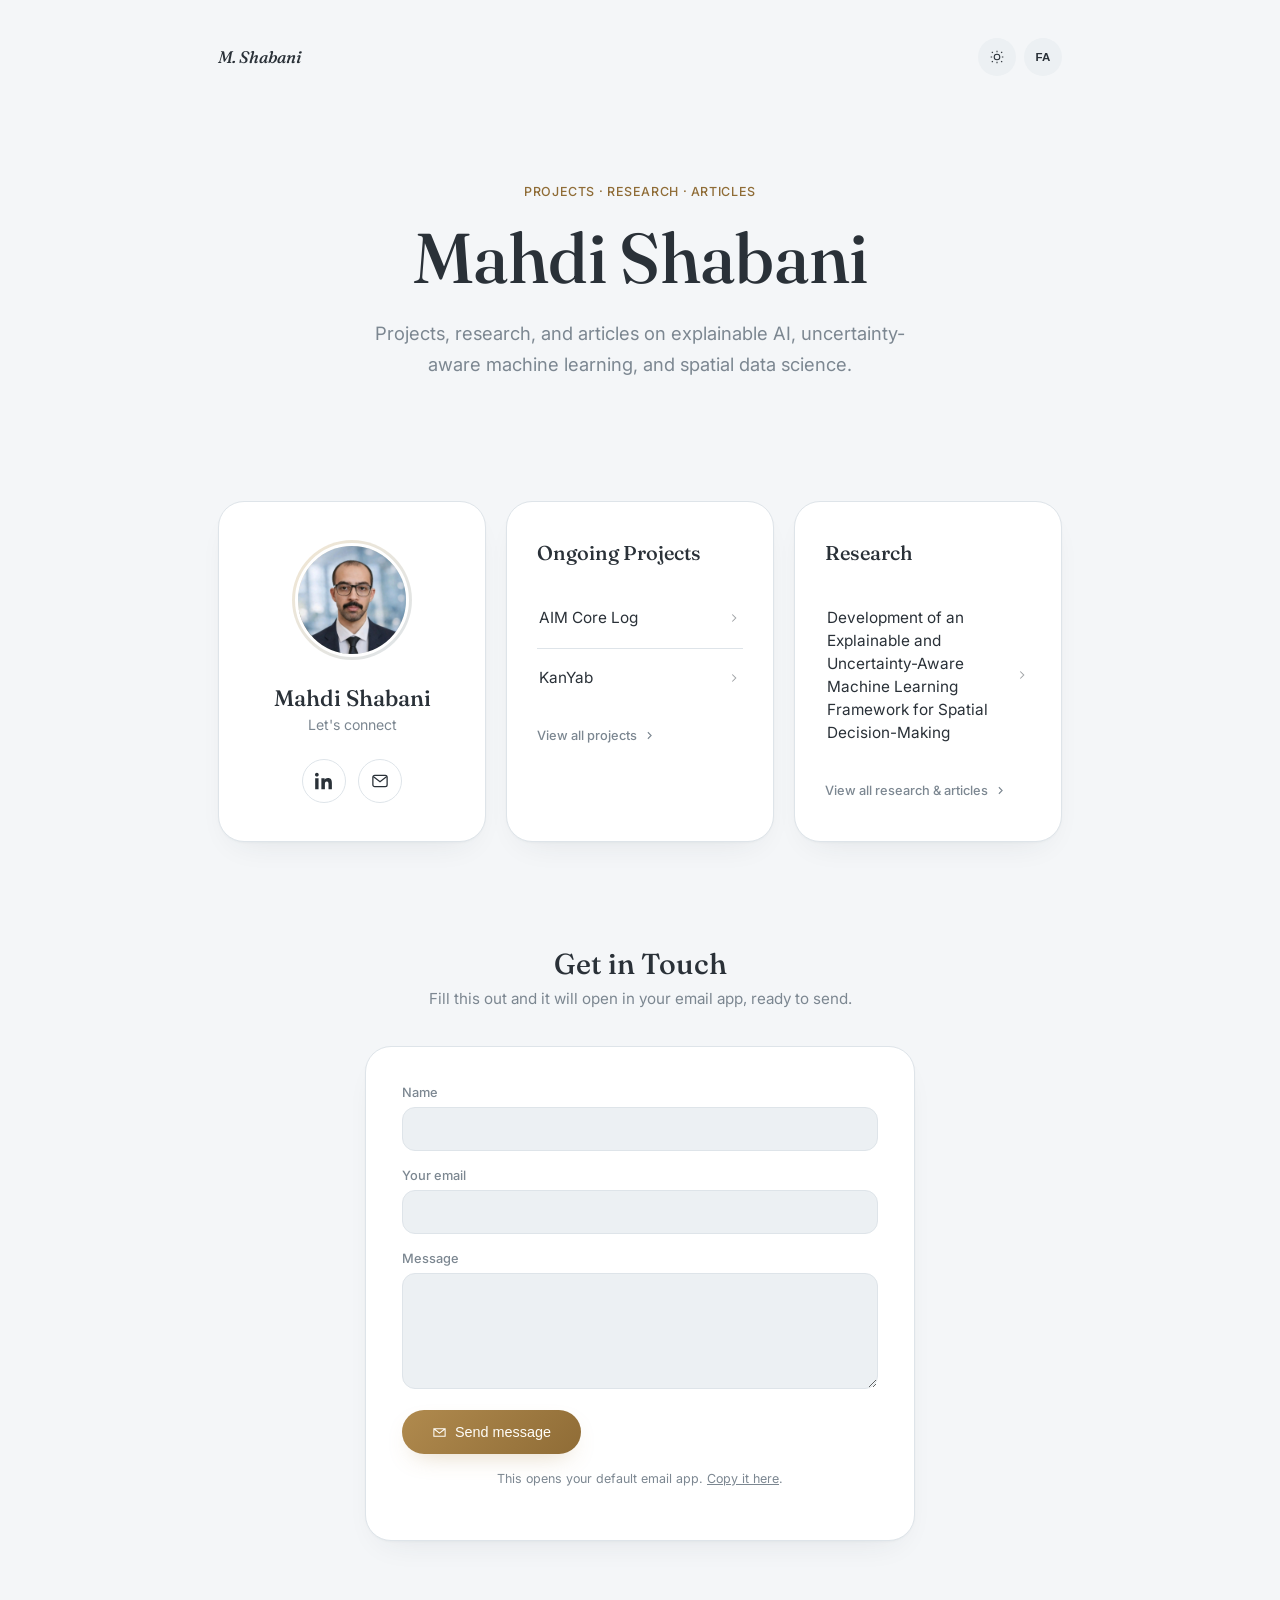
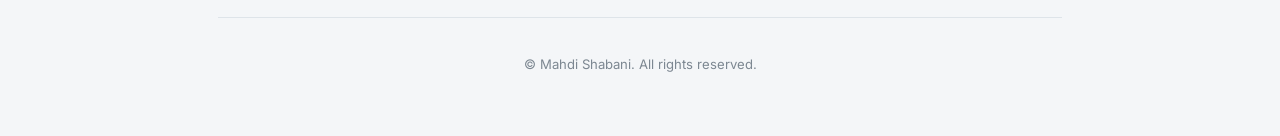
==== commit 54a8168a: "Refresh bilingual script version" ====
--- a/index.html
+++ b/index.html
@@ -651,7 +651,7 @@
   *{ transition: none !important; animation: none !important; }
 }
 </style>
-<script src="site.js?v=20261020"></script>
+<script src="site.js?v=20261021"></script>
 </head>
 <body>
 
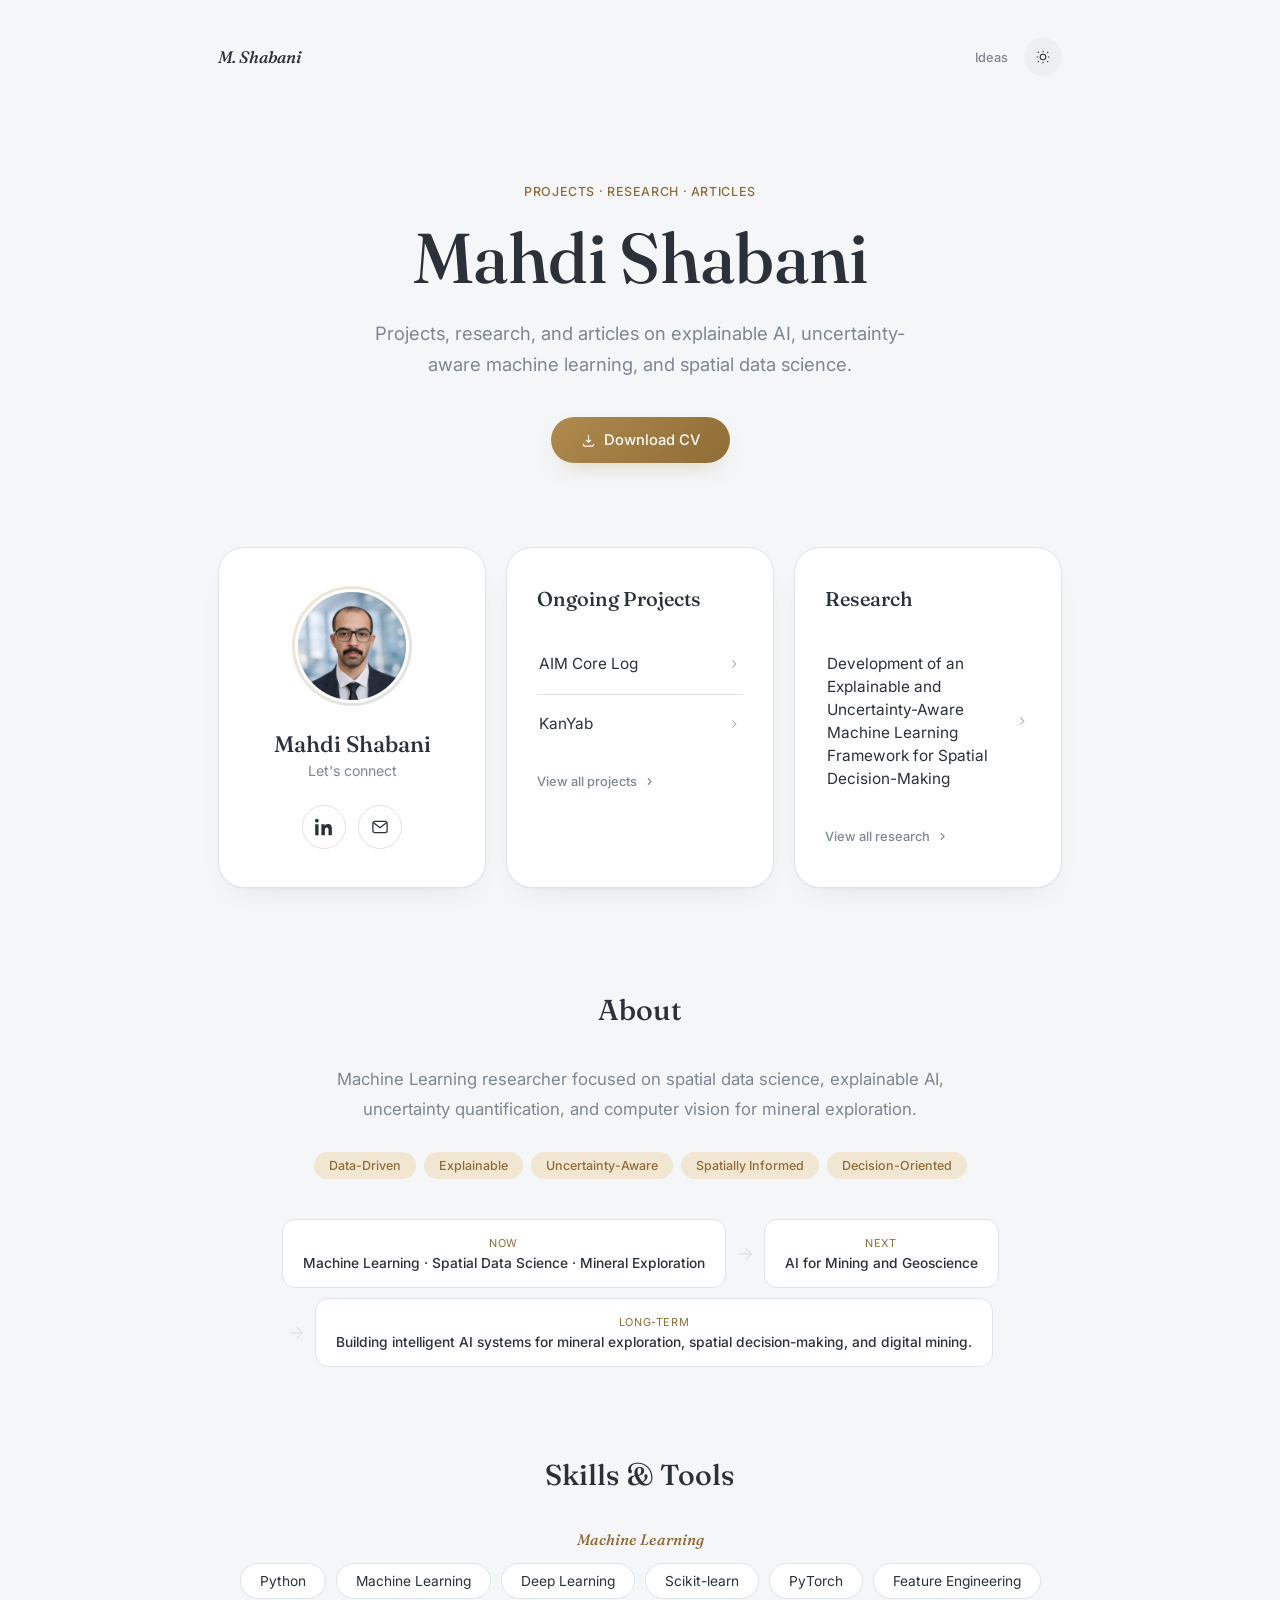
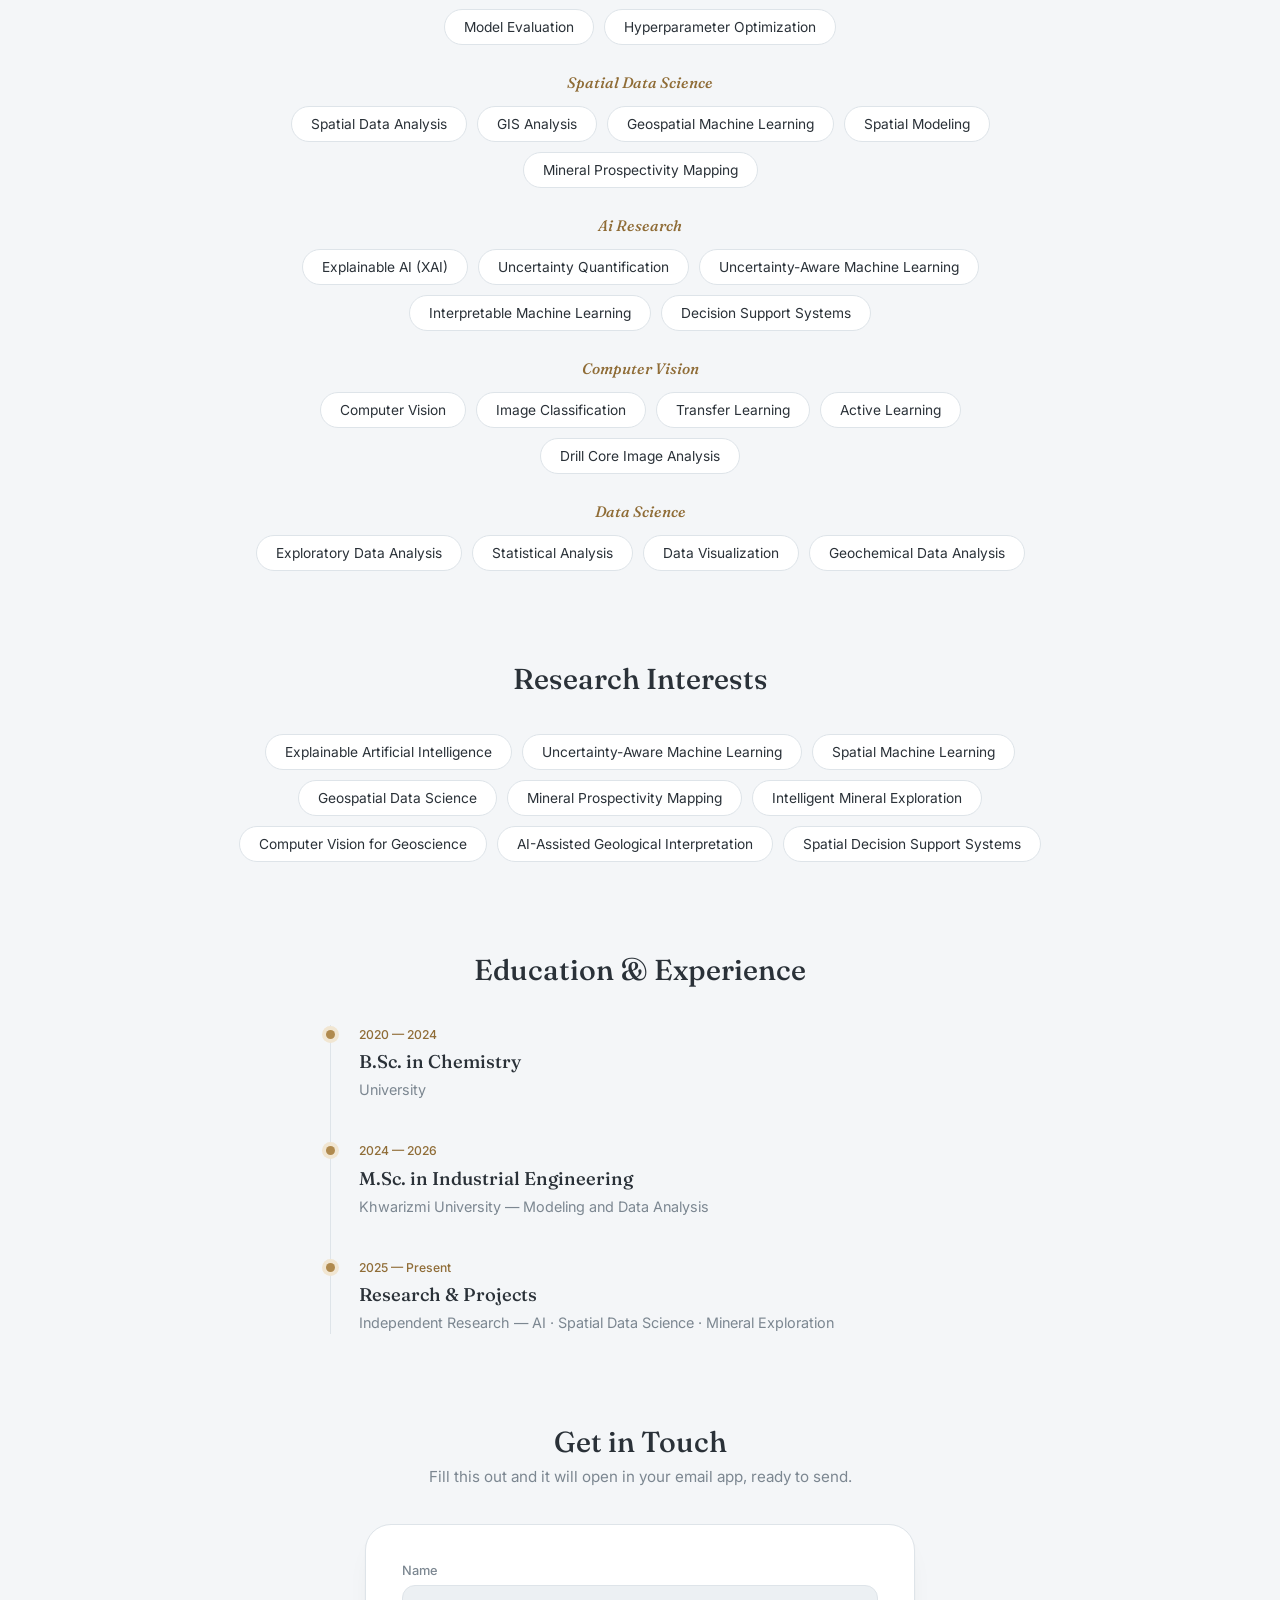
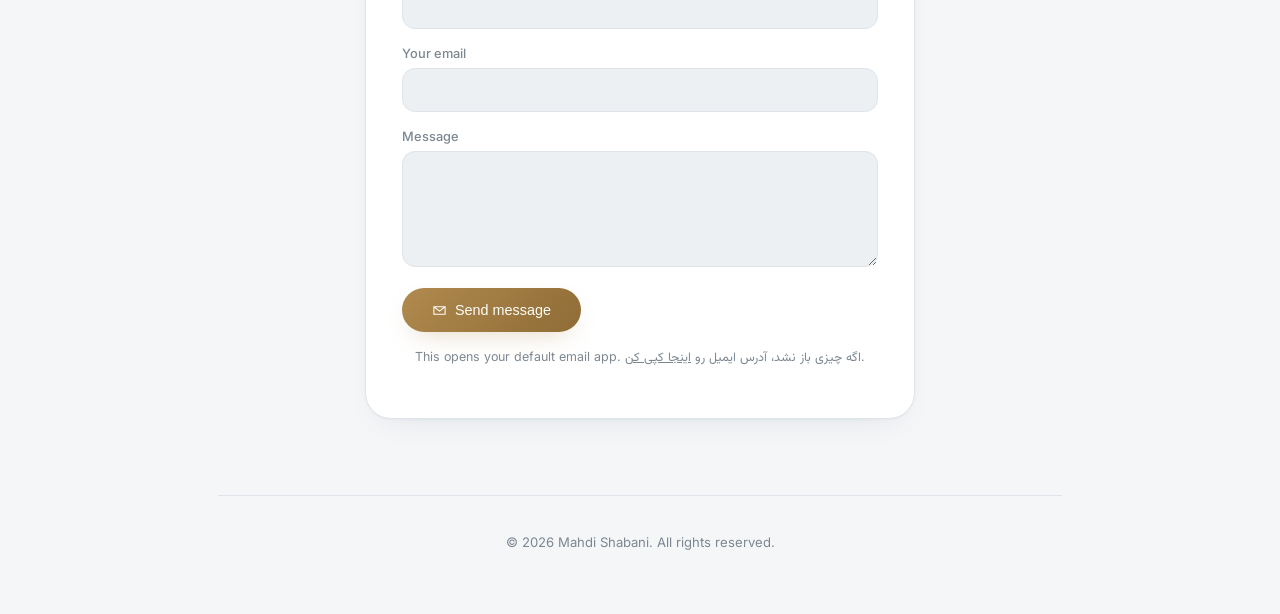
==== commit 83e60c55: "Add files via upload" ====
--- a/index.html
+++ b/index.html
@@ -13,8 +13,8 @@
   })();
 </script>
 <meta name="viewport" content="width=device-width, initial-scale=1.0">
-<title>Mahdi Shabani — Projects, Research &amp; Articles</title>
-<meta name="description" content="Mahdi Shabani — projects, articles, and research on explainable AI, uncertainty-aware machine learning, and spatial data science.">
+<title>Mahdi Shabani — Machine Learning &amp; Spatial Data Science</title>
+<meta name="description" content="Personal site of Mahdi Shabani — machine learning research on explainable, uncertainty-aware models for spatial decision-making, mineral prospectivity mapping, and computer vision.">
 
 <link rel="icon" type="image/svg+xml" href="assets/favicon.svg">
 <link rel="icon" type="image/png" href="assets/favicon.png">
@@ -22,15 +22,15 @@
 <link rel="apple-touch-icon" href="assets/favicon.png">
 
 <meta property="og:type" content="website">
-<meta property="og:title" content="Mahdi Shabani — Projects, Research & Articles">
-<meta property="og:description" content="Projects, articles, and research on explainable AI, uncertainty-aware machine learning, and spatial data science.">
-<meta property="og:image" content="assets/og-image.jpg">
-<meta property="og:url" content="index.html">
+<meta property="og:title" content="Mahdi Shabani — Machine Learning & Spatial Data Science">
+<meta property="og:description" content="Explainable, uncertainty-aware machine learning for spatial decision-making — projects and research.">
+<meta property="og:image" content="https://mahdishabani.com/assets/og-image.jpg">
+<meta property="og:url" content="https://mahdishabani.com/">
 
 <meta name="twitter:card" content="summary_large_image">
-<meta name="twitter:title" content="Mahdi Shabani — Projects, Research & Articles">
-<meta name="twitter:description" content="Projects, articles, and research on explainable AI, uncertainty-aware machine learning, and spatial data science.">
-<meta name="twitter:image" content="assets/og-image.jpg">
+<meta name="twitter:title" content="Mahdi Shabani — Machine Learning & Spatial Data Science">
+<meta name="twitter:description" content="Explainable, uncertainty-aware machine learning for spatial decision-making — projects and research.">
+<meta name="twitter:image" content="https://mahdishabani.com/assets/og-image.jpg">
 
 <style>
 /* =========================================================
@@ -651,7 +651,6 @@
   *{ transition: none !important; animation: none !important; }
 }
 </style>
-<script src="site.js?v=20261021"></script>
 </head>
 <body>
 
@@ -659,6 +658,7 @@
 
   <header class="site-header">
     <a href="index.html" class="mark">M. Shabani</a>
+    <a href="ideas.html" class="more-link" style="margin:0 16px 0 auto">Ideas</a>
     <button id="theme-toggle" class="theme-toggle" aria-label="Toggle dark mode">
       <svg class="sun" viewBox="0 0 24 24" fill="none" stroke="currentColor" stroke-width="1.6"><circle cx="12" cy="12" r="4.2"/><path d="M12 2.5v2.2M12 19.3v2.2M4.2 4.2l1.6 1.6M18.2 18.2l1.6 1.6M2.5 12h2.2M19.3 12h2.2M4.2 19.8l1.6-1.6M18.2 5.8l1.6-1.6"/></svg>
       <svg class="moon" viewBox="0 0 24 24" fill="none" stroke="currentColor" stroke-width="1.6"><path d="M20 14.5A8.5 8.5 0 1 1 9.5 4a6.8 6.8 0 0 0 10.5 10.5Z"/></svg>
@@ -666,13 +666,17 @@
   </header>
 
   <section class="hero">
-    <p class="eyebrow" id="hero-eyebrow">Projects · Research · Articles</p>
+    <p class="eyebrow" id="hero-eyebrow">Machine Learning · Spatial Data Science</p>
     <h1 id="hero-name">Mahdi Shabani</h1>
     <p class="tagline" id="hero-tagline">
       Researching explainable, uncertainty-aware machine learning for spatial decision‑making —
       from mineral prospectivity mapping to computer‑vision classification.
     </p>
- </section>
+    <a class="cv-btn" id="hero-cv" href="#" title="Add your CV file or link here">
+      <svg viewBox="0 0 24 24" fill="none" stroke="currentColor" stroke-width="1.8"><path d="M12 3v12m0 0 4-4m-4 4-4-4M4 17v2a2 2 0 0 0 2 2h12a2 2 0 0 0 2-2v-2"/></svg>
+      Download CV
+    </a>
+  </section>
 
   <main class="grid">
 
@@ -715,6 +719,40 @@
     </div>
 
   </main>
+
+  <!-- About -->
+  <section class="section reveal">
+    <div class="section-head">
+      <h2>About</h2>
+    </div>
+    <p class="about-text" id="about-bio"></p>
+    <div class="approach-row" id="approach-row"></div>
+    <div class="career-strip" id="career-strip"></div>
+  </section>
+
+  <!-- Skills & Tools -->
+  <section class="section reveal">
+    <div class="section-head">
+      <h2>Skills &amp; Tools</h2>
+    </div>
+    <div id="skills-categories"></div>
+  </section>
+
+  <!-- Research Interests -->
+  <section class="section reveal">
+    <div class="section-head">
+      <h2>Research Interests</h2>
+    </div>
+    <div class="skills-row" id="research-interests-row"></div>
+  </section>
+
+  <!-- Timeline -->
+  <section class="section reveal">
+    <div class="section-head">
+      <h2>Education &amp; Experience</h2>
+    </div>
+    <div class="timeline" id="timeline-list"></div>
+  </section>
 
   <!-- Contact form -->
   <section class="section reveal">
@@ -758,7 +796,7 @@
 // Fallback content, used only if content.json can't be fetched (e.g. opened via file://)
 const FALLBACK_CONTENT = {
   "profile": { "name": "Mahdi Shabani", "eyebrow": "Machine Learning · Spatial Data Science",
-    "tagline": "Projects, research, and articles on explainable AI, uncertainty-aware machine learning, and spatial data science.",
+    "tagline": "Researching explainable, uncertainty-aware machine learning for spatial decision-making.",
     "shortBio": "", "cvUrl": "", "linkedin": "https://www.linkedin.com/in/mahdi-shabani1/", "email": "mshabani544@gmail.com" },
   "skills": {},
   "projects": [],
@@ -773,10 +811,10 @@
   try{
     const res = await fetch('content.json', { cache: 'no-store' });
     if(!res.ok) throw new Error('bad response');
-    return window.SiteI18n.localizeContent(await res.json());
+    return await res.json();
   }catch(e){
     console.warn('Could not load content.json, using fallback content.', e);
-    return window.SiteI18n.localizeContent(FALLBACK_CONTENT);
+    return FALLBACK_CONTENT;
   }
 }
 
@@ -802,6 +840,7 @@
   const contact = data.contact || {};
   const email = p.email || contact.email;
   const linkedin = p.linkedin || contact.linkedin;
+  const cvUrl = p.cvUrl || contact.cv;
 
   document.getElementById('hero-eyebrow').textContent = p.eyebrow || '';
   document.getElementById('hero-name').textContent = p.name || '';
@@ -809,6 +848,9 @@
   document.getElementById('profile-name').textContent = p.name || '';
   document.getElementById('footer-name').textContent = p.name || '';
   document.title = (p.name ? p.name + ' — ' : '') + (p.eyebrow || '');
+
+  const cv = document.getElementById('hero-cv');
+  if(cvUrl){ cv.href = cvUrl; cv.target = '_blank'; cv.rel = 'noopener'; cv.removeAttribute('title'); }
 
   const li = document.getElementById('profile-linkedin');
   if(linkedin) li.href = linkedin;
@@ -850,6 +892,94 @@
     });
   }
 
+  // ---- About: bio + approach chips + career direction strip ----
+  const bioEl = document.getElementById('about-bio');
+  const bioText = p.shortBio || p.tagline || '';
+  if(bioText) bioEl.textContent = bioText; else bioEl.style.display = 'none';
+
+  const approachRow = document.getElementById('approach-row');
+  const identity = data.professionalIdentity || {};
+  (identity.approach || []).forEach(a => {
+    const span = document.createElement('span');
+    span.className = 'approach-chip';
+    span.textContent = a;
+    approachRow.appendChild(span);
+  });
+
+  const careerStrip = document.getElementById('career-strip');
+  const career = data.careerDirection;
+  if(career && (career.current || career.next || career.longTerm)){
+    const stages = [
+      ['Now', career.current],
+      ['Next', career.next],
+      ['Long-term', career.longTerm]
+    ].filter(([, v]) => v);
+    stages.forEach(([label, value], i) => {
+      const stage = document.createElement('div');
+      stage.className = 'stage';
+      stage.innerHTML = `<span class="label">${escapeHtml(label)}</span><span class="value">${escapeHtml(value)}</span>`;
+      careerStrip.appendChild(stage);
+      if(i < stages.length - 1){
+        const sep = document.createElement('span');
+        sep.className = 'sep';
+        sep.textContent = '→';
+        careerStrip.appendChild(sep);
+      }
+    });
+  } else {
+    careerStrip.style.display = 'none';
+  }
+
+  // Hide the whole About section if there's really nothing to show
+  if(!bioText && !(identity.approach || []).length && !career){
+    document.getElementById('about-bio').closest('section').style.display = 'none';
+  }
+
+  // ---- Skills: supports either a flat array or a categorized object ----
+  const skillsWrap = document.getElementById('skills-categories');
+  if (Array.isArray(data.skills)) {
+    const row = document.createElement('div');
+    row.className = 'skills-row';
+    data.skills.forEach(s => {
+      const span = document.createElement('span');
+      span.className = 'skill-chip';
+      span.textContent = s;
+      row.appendChild(span);
+    });
+    skillsWrap.appendChild(row);
+  } else if (data.skills && typeof data.skills === 'object') {
+    Object.entries(data.skills).forEach(([category, list]) => {
+      if(!Array.isArray(list) || !list.length) return;
+      const cat = document.createElement('div');
+      cat.className = 'skill-category';
+      const row = document.createElement('div');
+      row.className = 'skills-row';
+      list.forEach(s => {
+        const span = document.createElement('span');
+        span.className = 'skill-chip';
+        span.textContent = s;
+        row.appendChild(span);
+      });
+      cat.innerHTML = `<p class="cat-label">${escapeHtml(humanizeKey(category))}</p>`;
+      cat.appendChild(row);
+      skillsWrap.appendChild(cat);
+    });
+  }
+
+  // ---- Research interests ----
+  const riRow = document.getElementById('research-interests-row');
+  const riSection = riRow.closest('section');
+  if((data.researchInterests || []).length){
+    data.researchInterests.forEach(r => {
+      const span = document.createElement('span');
+      span.className = 'skill-chip';
+      span.textContent = r;
+      riRow.appendChild(span);
+    });
+  } else {
+    riSection.style.display = 'none';
+  }
+
   // ---- Projects (home preview, up to 3) ----
   const projList = document.getElementById('projects-list');
   (data.projects || []).slice(0, 3).forEach((proj, i) => {
@@ -867,7 +997,18 @@
     resList.appendChild(li);
   });
 
-  if (window.SiteI18n) window.SiteI18n.updateDocumentMeta();
+  // ---- Timeline (falls back to `education` array if `timeline` is absent) ----
+  const tl = document.getElementById('timeline-list');
+  const timelineData = (data.timeline && data.timeline.length)
+    ? data.timeline
+    : (data.education || []).map(e => ({ period: e.period, title: e.degree, org: e.field }));
+  timelineData.forEach(item => {
+    const div = document.createElement('div');
+    div.className = 'timeline-item';
+    const orgLine = item.focus ? `${escapeHtml(item.org)} — ${escapeHtml(item.focus)}` : escapeHtml(item.org);
+    div.innerHTML = `<p class="t-period">${escapeHtml(item.period)}</p><h3>${escapeHtml(item.title)}</h3><p>${orgLine}</p>`;
+    tl.appendChild(div);
+  });
 });
 </script>
 <script>
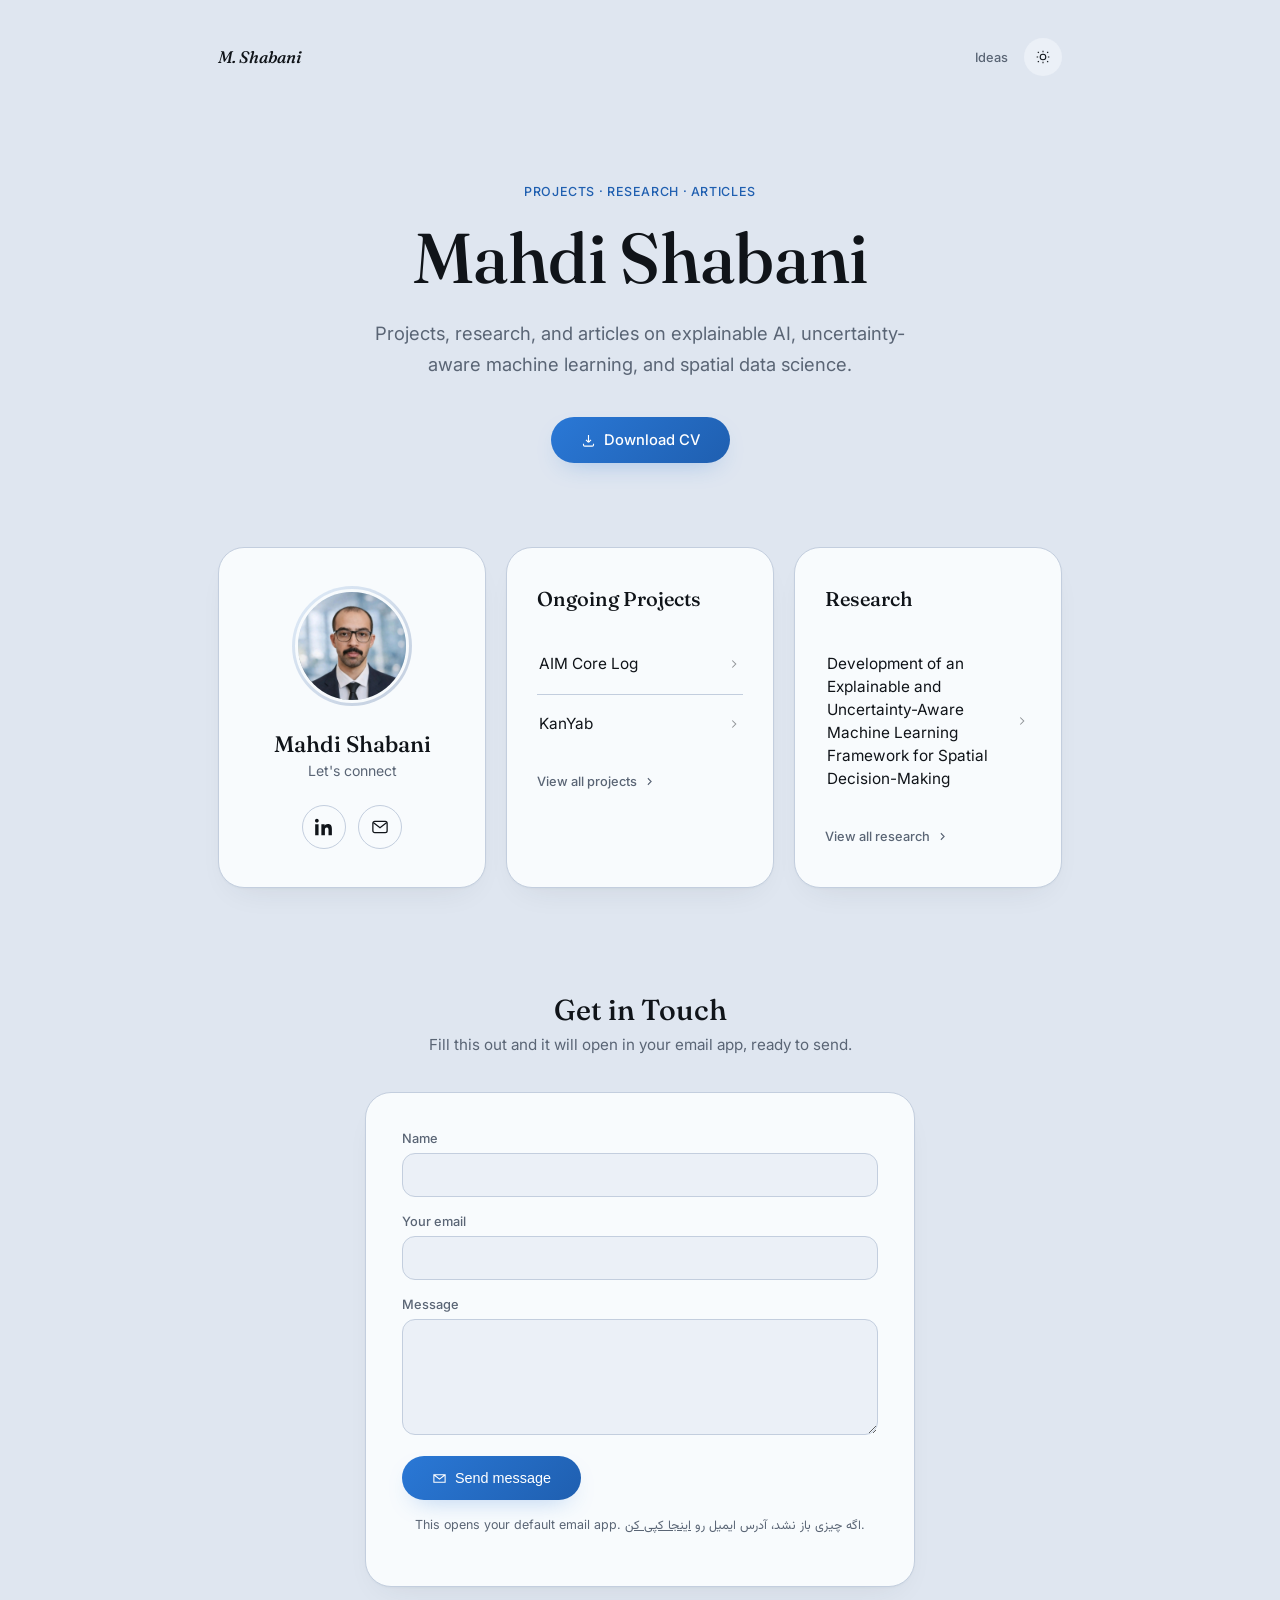
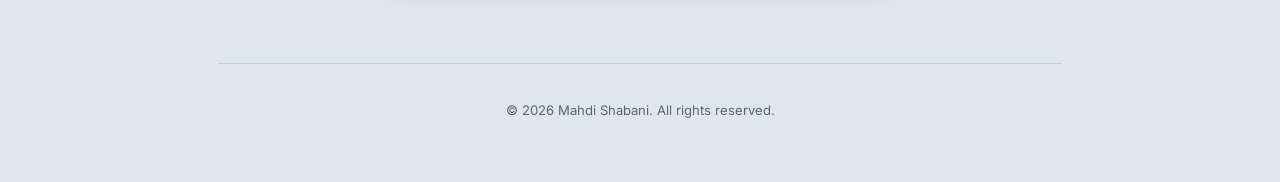
==== commit 7cadba01: "Change color scheme to blue accents Updated color scheme from warm gold to cool blue accents through" ====
--- a/index.html
+++ b/index.html
@@ -36,23 +36,23 @@
 /* =========================================================
    Mahdi Shabani — Personal Site
    Design language: calm luxury — misty cool neutrals
-   + warm gold/bronze accent, serif display type
+   + blue accent from the reference site, serif display type
    ========================================================= */
 
 @import url('https://fonts.googleapis.com/css2?family=Fraunces:ital,opsz,wght@0,9..144,400;0,9..144,500;0,9..144,600;1,9..144,500&family=Inter:wght@300;400;500;600&family=Vazirmatn:wght@400;500;600&display=swap');
 
 :root{
-  /* color — misty cool neutral base + warm gold accent */
-  --bg:        #F4F6F8;
-  --surface:   #FFFFFF;
-  --ink:       #2A3138;
-  --secondary: #7C8791;
-  --hairline:  #DEE4E9;
-  --fill:      #ECF0F3;
-
-  --gold:       #B08A4E;
-  --gold-deep:  #8F6C36;
-  --gold-tint:  #F1E6D2;
+  /* color — cool blue-grey base + blue accent (from reference site) */
+  --bg:        #DFE6F0;
+  --surface:   #F8FBFD;
+  --ink:       #101419;
+  --secondary: #5A6575;
+  --hairline:  #C3CEDE;
+  --fill:      #EBF0F7;
+
+  --accent:       #2A78D6;
+  --accent-deep:  #1F5FB0;
+  --accent-tint:  #DFEBF8;
 
   --shadow:       0 1px 2px rgba(42,49,56,.03), 0 14px 34px -18px rgba(42,49,56,.12);
   --shadow-hover: 0 1px 2px rgba(42,49,56,.04), 0 26px 50px -20px rgba(42,49,56,.16);
@@ -70,16 +70,16 @@
 }
 
 [data-theme="dark"]{
-  --bg:        #12161B;
-  --surface:   #1B2027;
-  --ink:       #EDEFF2;
-  --secondary: #98A2AB;
-  --hairline:  #2A3038;
-  --fill:      #232933;
-
-  --gold:       #D4B073;
-  --gold-deep:  #E6C88E;
-  --gold-tint:  #3A3122;
+  --bg:        #14171C;
+  --surface:   #1B2028;
+  --ink:       #EEF1F6;
+  --secondary: #9AA5B4;
+  --hairline:  #2A3340;
+  --fill:      #232A35;
+
+  --accent:       #5B9CF0;
+  --accent-deep:  #8DB8F5;
+  --accent-tint:  #1F2F47;
 
   --shadow:       0 1px 2px rgba(0,0,0,.3), 0 14px 34px -18px rgba(0,0,0,.5);
   --shadow-hover: 0 1px 2px rgba(0,0,0,.35), 0 26px 50px -20px rgba(0,0,0,.6);
@@ -136,7 +136,7 @@
   color: var(--ink);
   transition: background .35s var(--ease), transform .35s var(--ease);
 }
-.theme-toggle:hover{ transform: scale(1.06); background: var(--gold-tint); }
+.theme-toggle:hover{ transform: scale(1.06); background: var(--accent-tint); }
 .theme-toggle svg{ width: 16px; height: 16px; }
 .theme-toggle .moon{ display: none; }
 [data-theme="dark"] .theme-toggle .sun{ display: none; }
@@ -153,7 +153,7 @@
   font-weight: 500;
   letter-spacing: .05em;
   text-transform: uppercase;
-  color: var(--gold-deep);
+  color: var(--accent-deep);
   margin: 0 0 20px;
 }
 
@@ -182,15 +182,15 @@
   gap: 8px;
   padding: 14px 30px;
   border-radius: 999px;
-  background: linear-gradient(135deg, var(--gold), var(--gold-deep));
-  color: #FFFDF8;
+  background: linear-gradient(135deg, var(--accent), var(--accent-deep));
+  color: #FFFFFF;
   text-decoration: none;
   font-size: .92rem;
   font-weight: 500;
-  box-shadow: 0 10px 26px -12px rgba(176,138,78,.45);
+  box-shadow: 0 10px 26px -12px rgba(42,120,214,.40);
   transition: transform .35s var(--ease), box-shadow .35s var(--ease);
 }
-.cv-btn:hover{ transform: translateY(-2px); box-shadow: 0 16px 34px -14px rgba(176,138,78,.55); }
+.cv-btn:hover{ transform: translateY(-2px); box-shadow: 0 16px 34px -14px rgba(42,120,214,.50); }
 .cv-btn svg{ width: 15px; height: 15px; }
 
 /* ---------- box grid ---------- */
@@ -219,7 +219,7 @@
 .box:hover{
   transform: translateY(-4px);
   box-shadow: var(--shadow-hover);
-  border-color: var(--gold-tint);
+  border-color: var(--accent-tint);
 }
 
 .box h2{
@@ -238,7 +238,7 @@
   height: 120px;
   border-radius: 50%;
   padding: 3px;
-  background: linear-gradient(135deg, var(--gold-tint), var(--hairline));
+  background: linear-gradient(135deg, var(--accent-tint), var(--hairline));
   margin-bottom: 24px;
 }
 .avatar-ring img{
@@ -282,8 +282,8 @@
 }
 .icon-link:hover{
   transform: translateY(-2px);
-  background: var(--gold-tint);
-  border-color: var(--gold);
+  background: var(--accent-tint);
+  border-color: var(--accent);
 }
 .icon-link svg{ width: 18px; height: 18px; }
 
@@ -313,7 +313,7 @@
   line-height: 1.5;
   transition: color .35s var(--ease), gap .35s var(--ease);
 }
-.item-list a:hover{ color: var(--gold-deep); gap: 18px; }
+.item-list a:hover{ color: var(--accent-deep); gap: 18px; }
 .item-list a .arrow{ flex: none; width: 14px; height: 14px; opacity: .45; transition: transform .4s var(--ease), opacity .4s var(--ease); }
 .item-list a:hover .arrow{ transform: translateX(-3px); opacity: .9; }
 .item-list a:hover .arrow.rtl{ transform: translateX(3px); }
@@ -331,7 +331,7 @@
   text-decoration: none;
   transition: color .35s var(--ease);
 }
-.more-link:hover{ color: var(--gold-deep); }
+.more-link:hover{ color: var(--accent-deep); }
 .more-link svg{ width: 13px; height: 13px; }
 
 /* ---------- footer ---------- */
@@ -355,7 +355,7 @@
   margin-bottom: 32px;
   transition: color .35s var(--ease);
 }
-.back-link:hover{ color: var(--gold-deep); }
+.back-link:hover{ color: var(--accent-deep); }
 .back-link svg{ width: 13px; height: 13px; }
 
 .page-header h1{
@@ -377,7 +377,7 @@
   box-shadow: var(--shadow);
   transition: box-shadow .45s var(--ease), transform .45s var(--ease), border-color .45s var(--ease);
 }
-.entry:hover{ transform: translateY(-2px); box-shadow: var(--shadow-hover); border-color: var(--gold-tint); }
+.entry:hover{ transform: translateY(-2px); box-shadow: var(--shadow-hover); border-color: var(--accent-tint); }
 .entry h3{
   font-family: var(--font-display);
   font-size: 1.28rem;
@@ -390,8 +390,8 @@
   display: inline-block;
   font-size: .72rem;
   font-weight: 500;
-  color: var(--gold-deep);
-  background: var(--gold-tint);
+  color: var(--accent-deep);
+  background: var(--accent-tint);
   border-radius: 999px;
   padding: 4px 13px;
   margin-bottom: 14px;
@@ -437,12 +437,12 @@
   display:inline-block;
   font-size:.72rem;
   font-weight:500;
-  color: var(--gold-deep);
-  background: var(--gold-tint);
+  color: var(--accent-deep);
+  background: var(--accent-tint);
   border-radius:999px;
   padding:4px 13px;
 }
-.badge.status-badge{ color: var(--gold-deep); background: var(--gold-tint); }
+.badge.status-badge{ color: var(--accent-deep); background: var(--accent-tint); }
 .badge.domain-badge{ color: var(--secondary); background: transparent; border:1px solid var(--hairline); }
 
 .tech-tags{ display:flex; flex-wrap:wrap; gap:7px; margin: 14px 0; }
@@ -457,12 +457,12 @@
 .impact-line{
   font-size:.89rem;
   color: var(--ink);
-  border-left: 2px solid var(--gold);
+  border-left: 2px solid var(--accent);
   padding-left: 15px;
   margin-top: 18px;
   line-height: 1.65;
 }
-[dir="rtl"] .impact-line{ border-left:none; border-right:2px solid var(--gold); padding-left:0; padding-right:15px; }
+[dir="rtl"] .impact-line{ border-left:none; border-right:2px solid var(--accent); padding-left:0; padding-right:15px; }
 
 .entry-sub{ color: var(--secondary); font-size: .96rem; margin: -4px 0 14px; }
 
@@ -481,8 +481,8 @@
   display:flex; flex-wrap:wrap; gap:8px; justify-content:center; margin-bottom: 40px;
 }
 .approach-chip{
-  font-size:.78rem; font-weight:500; color: var(--gold-deep);
-  background: var(--gold-tint); border-radius:999px; padding:6px 15px;
+  font-size:.78rem; font-weight:500; color: var(--accent-deep);
+  background: var(--accent-tint); border-radius:999px; padding:6px 15px;
 }
 
 .career-strip{
@@ -502,7 +502,7 @@
   background: var(--surface);
   min-width: 170px;
 }
-.career-strip .stage .label{ font-size:.68rem; letter-spacing:.06em; text-transform:uppercase; color: var(--gold-deep); }
+.career-strip .stage .label{ font-size:.68rem; letter-spacing:.06em; text-transform:uppercase; color: var(--accent-deep); }
 .career-strip .stage .value{ font-size:.86rem; color: var(--ink); font-weight:500; text-align:center; }
 .career-strip .sep{ color: var(--hairline); font-size:1.2rem; }
 @media (max-width: 640px){ .career-strip .sep{ display:none; } }
@@ -516,7 +516,7 @@
   font-style: italic;
   font-size:.95rem;
   font-weight:500;
-  color: var(--gold-deep);
+  color: var(--accent-deep);
   margin: 0 0 14px;
 }
 
@@ -539,7 +539,7 @@
   color: var(--ink);
   transition: background .35s var(--ease), border-color .35s var(--ease);
 }
-.skill-chip:hover{ background: var(--gold-tint); border-color: var(--gold); }
+.skill-chip:hover{ background: var(--accent-tint); border-color: var(--accent); }
 .skill-chip .dot{ display: none; }
 
 /* timeline */
@@ -563,13 +563,13 @@
   width: 9px;
   height: 9px;
   border-radius: 50%;
-  background: var(--gold);
-  box-shadow: 0 0 0 4px var(--gold-tint);
+  background: var(--accent);
+  box-shadow: 0 0 0 4px var(--accent-tint);
 }
 .timeline-item .t-period{
   font-size: .76rem;
   font-weight: 500;
-  color: var(--gold-deep);
+  color: var(--accent-deep);
   margin: 0 0 6px;
 }
 .timeline-item h3{
@@ -621,7 +621,7 @@
 .form-row textarea:focus{
   outline: none;
   background: var(--surface);
-  box-shadow: 0 0 0 2px var(--gold);
+  box-shadow: 0 0 0 2px var(--accent);
 }
 .form-submit{
   display: inline-flex;
@@ -629,16 +629,16 @@
   gap: 8px;
   padding: 14px 30px;
   border-radius: 999px;
-  background: linear-gradient(135deg, var(--gold), var(--gold-deep));
-  color: #FFFDF8;
+  background: linear-gradient(135deg, var(--accent), var(--accent-deep));
+  color: #FFFFFF;
   border: none;
   font-size: .9rem;
   font-weight: 500;
   cursor: pointer;
-  box-shadow: 0 10px 26px -12px rgba(176,138,78,.45);
+  box-shadow: 0 10px 26px -12px rgba(42,120,214,.40);
   transition: transform .35s var(--ease), box-shadow .35s var(--ease);
 }
-.form-submit:hover{ transform: translateY(-2px); box-shadow: 0 16px 34px -14px rgba(176,138,78,.55); }
+.form-submit:hover{ transform: translateY(-2px); box-shadow: 0 16px 34px -14px rgba(42,120,214,.50); }
 .form-note{
   font-size: .78rem;
   color: var(--secondary);
@@ -719,40 +719,6 @@
     </div>
 
   </main>
-
-  <!-- About -->
-  <section class="section reveal">
-    <div class="section-head">
-      <h2>About</h2>
-    </div>
-    <p class="about-text" id="about-bio"></p>
-    <div class="approach-row" id="approach-row"></div>
-    <div class="career-strip" id="career-strip"></div>
-  </section>
-
-  <!-- Skills & Tools -->
-  <section class="section reveal">
-    <div class="section-head">
-      <h2>Skills &amp; Tools</h2>
-    </div>
-    <div id="skills-categories"></div>
-  </section>
-
-  <!-- Research Interests -->
-  <section class="section reveal">
-    <div class="section-head">
-      <h2>Research Interests</h2>
-    </div>
-    <div class="skills-row" id="research-interests-row"></div>
-  </section>
-
-  <!-- Timeline -->
-  <section class="section reveal">
-    <div class="section-head">
-      <h2>Education &amp; Experience</h2>
-    </div>
-    <div class="timeline" id="timeline-list"></div>
-  </section>
 
   <!-- Contact form -->
   <section class="section reveal">
@@ -892,94 +858,6 @@
     });
   }
 
-  // ---- About: bio + approach chips + career direction strip ----
-  const bioEl = document.getElementById('about-bio');
-  const bioText = p.shortBio || p.tagline || '';
-  if(bioText) bioEl.textContent = bioText; else bioEl.style.display = 'none';
-
-  const approachRow = document.getElementById('approach-row');
-  const identity = data.professionalIdentity || {};
-  (identity.approach || []).forEach(a => {
-    const span = document.createElement('span');
-    span.className = 'approach-chip';
-    span.textContent = a;
-    approachRow.appendChild(span);
-  });
-
-  const careerStrip = document.getElementById('career-strip');
-  const career = data.careerDirection;
-  if(career && (career.current || career.next || career.longTerm)){
-    const stages = [
-      ['Now', career.current],
-      ['Next', career.next],
-      ['Long-term', career.longTerm]
-    ].filter(([, v]) => v);
-    stages.forEach(([label, value], i) => {
-      const stage = document.createElement('div');
-      stage.className = 'stage';
-      stage.innerHTML = `<span class="label">${escapeHtml(label)}</span><span class="value">${escapeHtml(value)}</span>`;
-      careerStrip.appendChild(stage);
-      if(i < stages.length - 1){
-        const sep = document.createElement('span');
-        sep.className = 'sep';
-        sep.textContent = '→';
-        careerStrip.appendChild(sep);
-      }
-    });
-  } else {
-    careerStrip.style.display = 'none';
-  }
-
-  // Hide the whole About section if there's really nothing to show
-  if(!bioText && !(identity.approach || []).length && !career){
-    document.getElementById('about-bio').closest('section').style.display = 'none';
-  }
-
-  // ---- Skills: supports either a flat array or a categorized object ----
-  const skillsWrap = document.getElementById('skills-categories');
-  if (Array.isArray(data.skills)) {
-    const row = document.createElement('div');
-    row.className = 'skills-row';
-    data.skills.forEach(s => {
-      const span = document.createElement('span');
-      span.className = 'skill-chip';
-      span.textContent = s;
-      row.appendChild(span);
-    });
-    skillsWrap.appendChild(row);
-  } else if (data.skills && typeof data.skills === 'object') {
-    Object.entries(data.skills).forEach(([category, list]) => {
-      if(!Array.isArray(list) || !list.length) return;
-      const cat = document.createElement('div');
-      cat.className = 'skill-category';
-      const row = document.createElement('div');
-      row.className = 'skills-row';
-      list.forEach(s => {
-        const span = document.createElement('span');
-        span.className = 'skill-chip';
-        span.textContent = s;
-        row.appendChild(span);
-      });
-      cat.innerHTML = `<p class="cat-label">${escapeHtml(humanizeKey(category))}</p>`;
-      cat.appendChild(row);
-      skillsWrap.appendChild(cat);
-    });
-  }
-
-  // ---- Research interests ----
-  const riRow = document.getElementById('research-interests-row');
-  const riSection = riRow.closest('section');
-  if((data.researchInterests || []).length){
-    data.researchInterests.forEach(r => {
-      const span = document.createElement('span');
-      span.className = 'skill-chip';
-      span.textContent = r;
-      riRow.appendChild(span);
-    });
-  } else {
-    riSection.style.display = 'none';
-  }
-
   // ---- Projects (home preview, up to 3) ----
   const projList = document.getElementById('projects-list');
   (data.projects || []).slice(0, 3).forEach((proj, i) => {
@@ -997,18 +875,6 @@
     resList.appendChild(li);
   });
 
-  // ---- Timeline (falls back to `education` array if `timeline` is absent) ----
-  const tl = document.getElementById('timeline-list');
-  const timelineData = (data.timeline && data.timeline.length)
-    ? data.timeline
-    : (data.education || []).map(e => ({ period: e.period, title: e.degree, org: e.field }));
-  timelineData.forEach(item => {
-    const div = document.createElement('div');
-    div.className = 'timeline-item';
-    const orgLine = item.focus ? `${escapeHtml(item.org)} — ${escapeHtml(item.focus)}` : escapeHtml(item.org);
-    div.innerHTML = `<p class="t-period">${escapeHtml(item.period)}</p><h3>${escapeHtml(item.title)}</h3><p>${orgLine}</p>`;
-    tl.appendChild(div);
-  });
 });
 </script>
 <script>
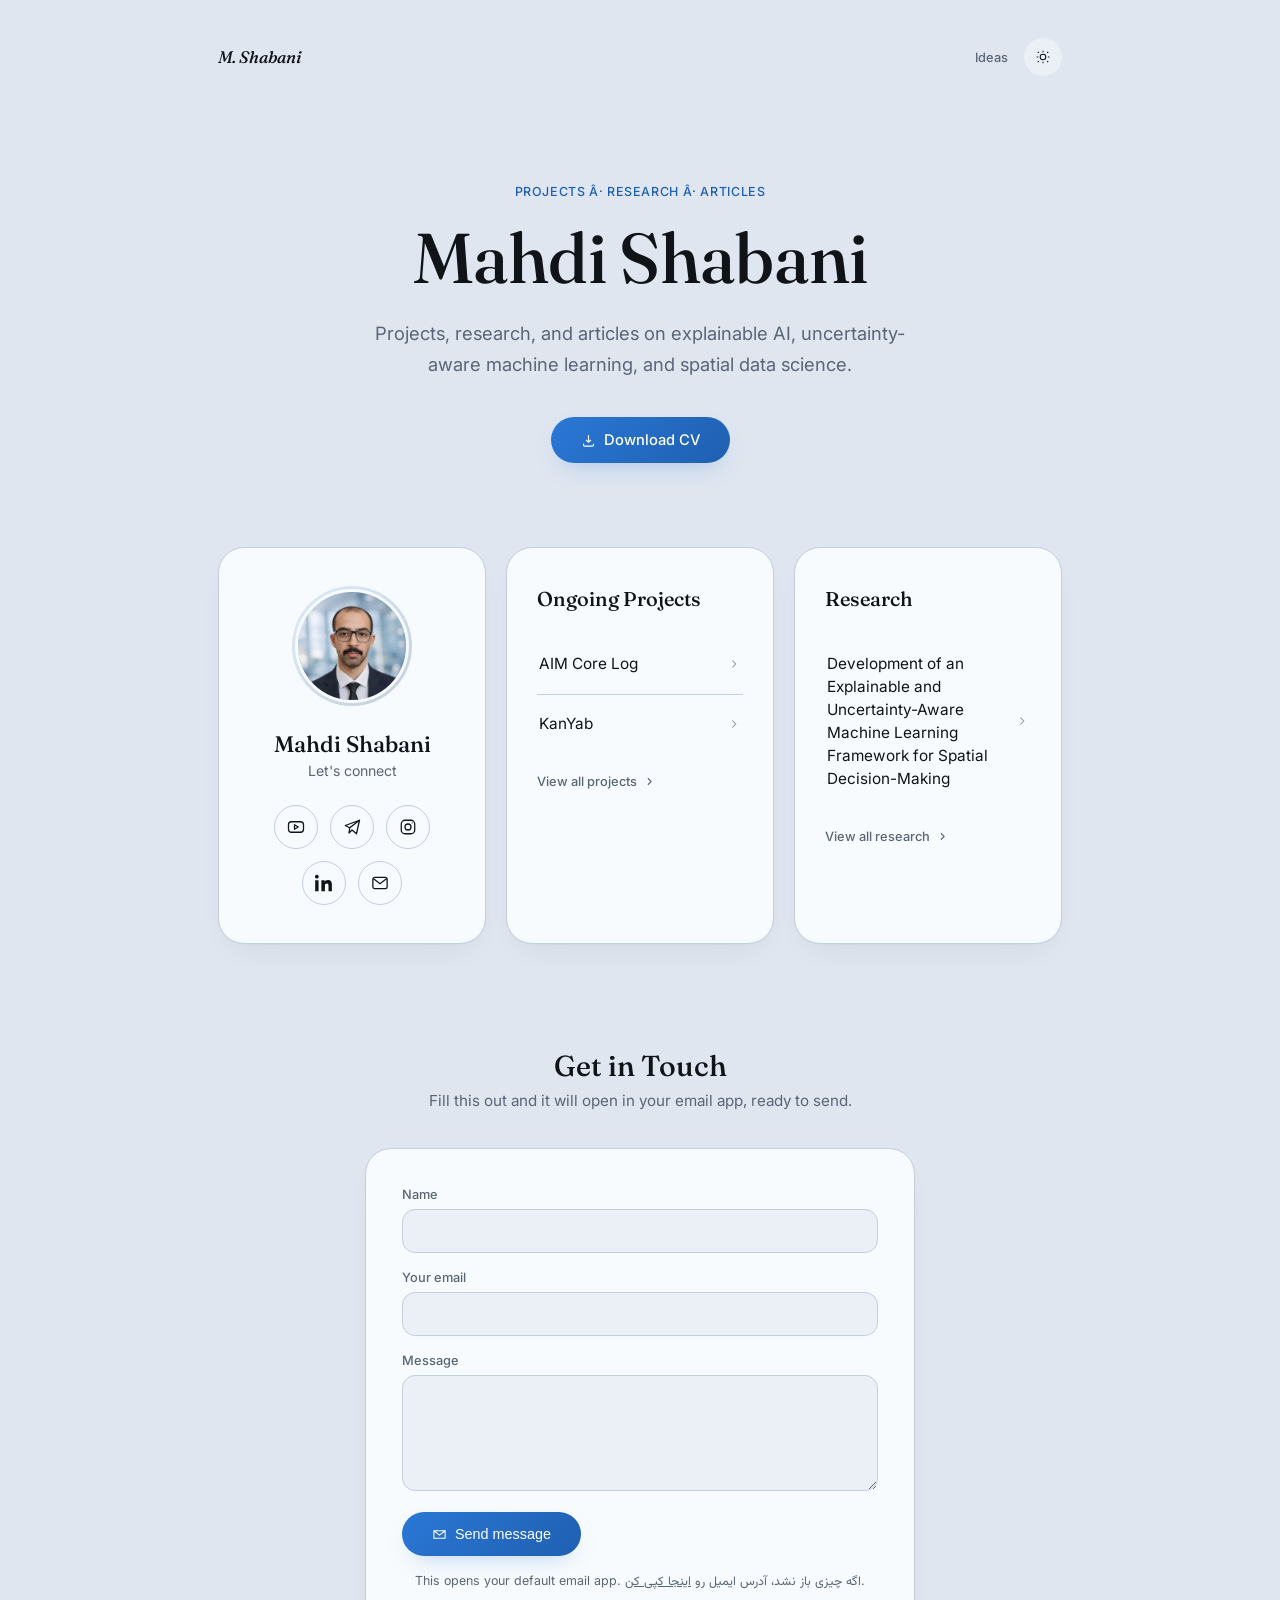
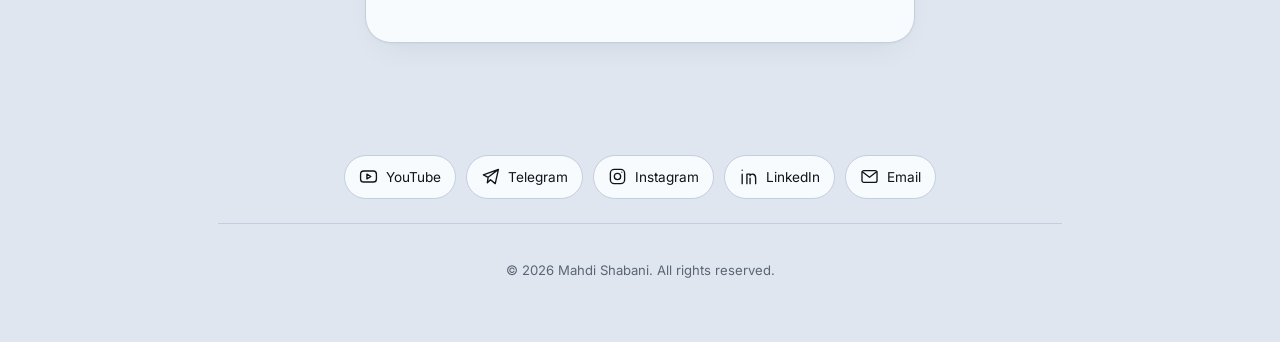
==== commit 2c0f60e5: "Add social media and contact links across public pages" ====
--- a/index.html
+++ b/index.html
@@ -916,5 +916,6 @@
   els.forEach(el => io.observe(el));
 });
 </script>
+<script src="social-links.js" defer></script>
 </body>
 </html>
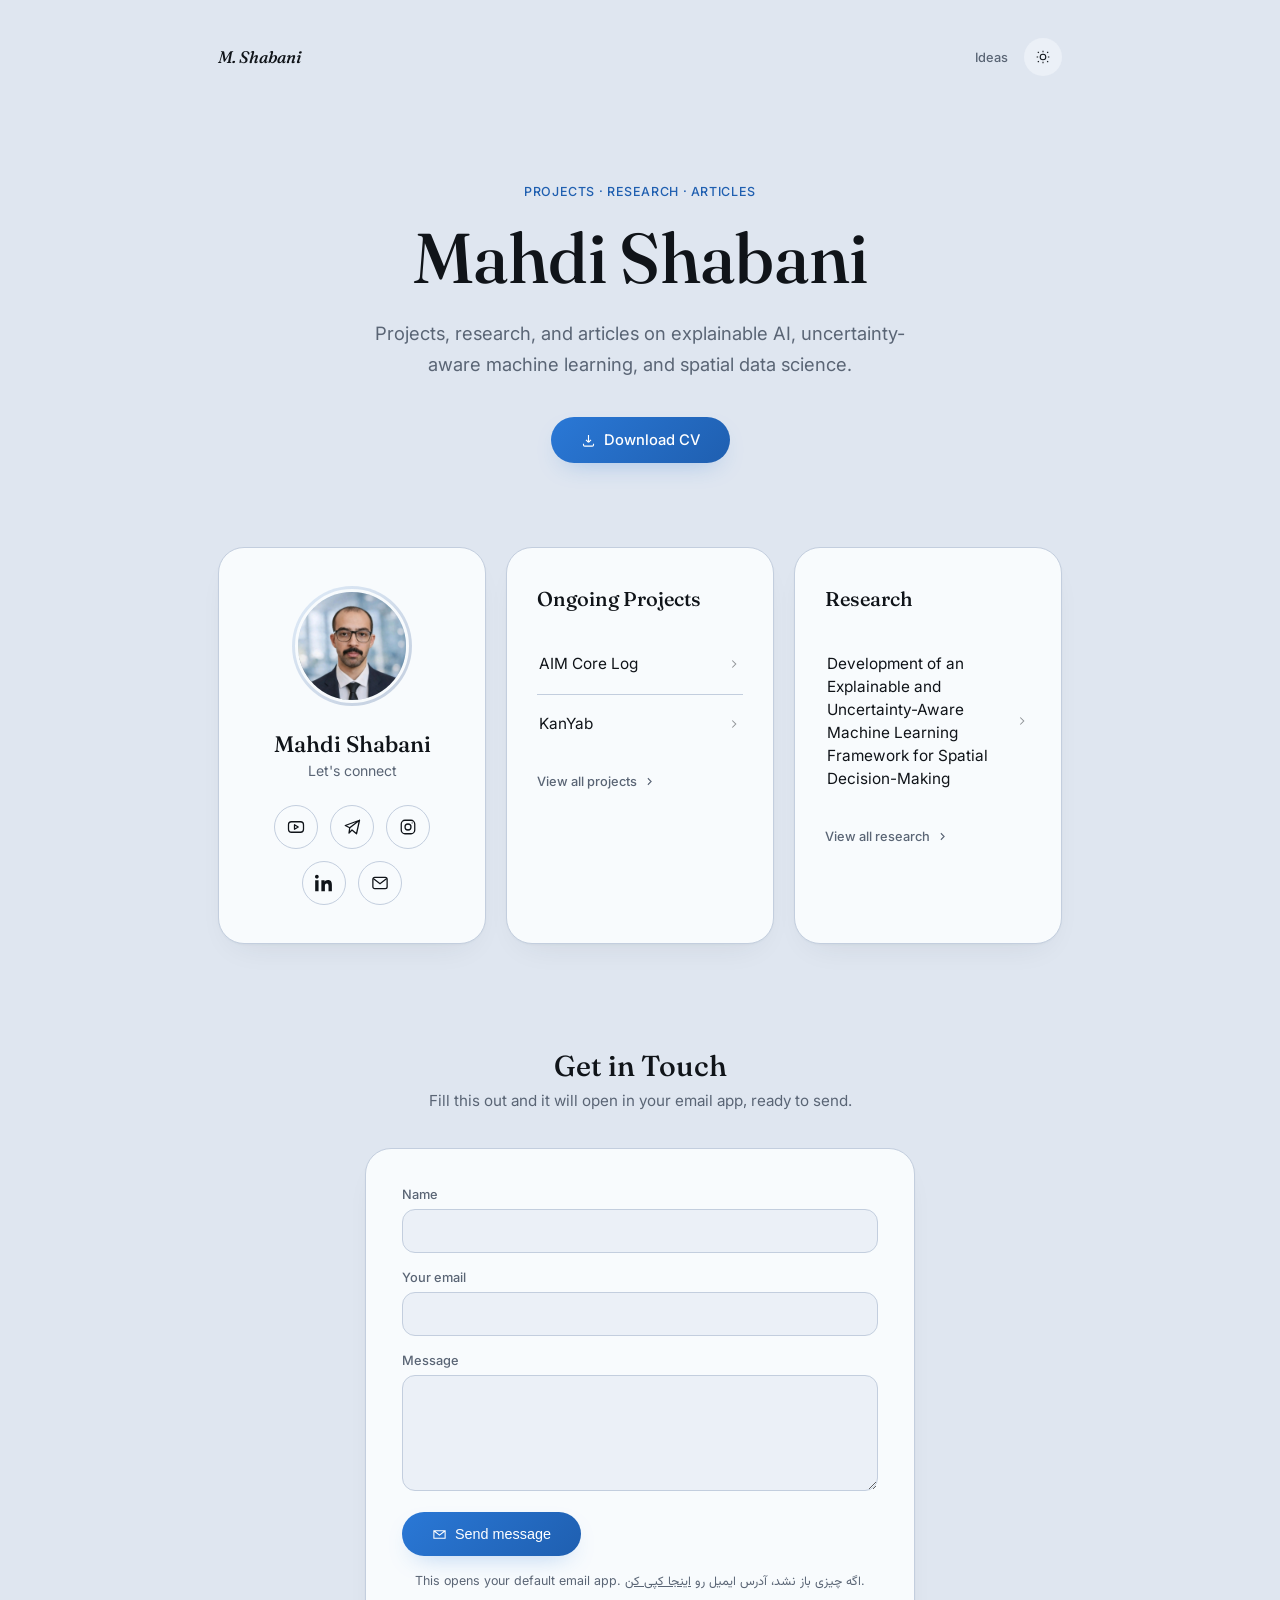
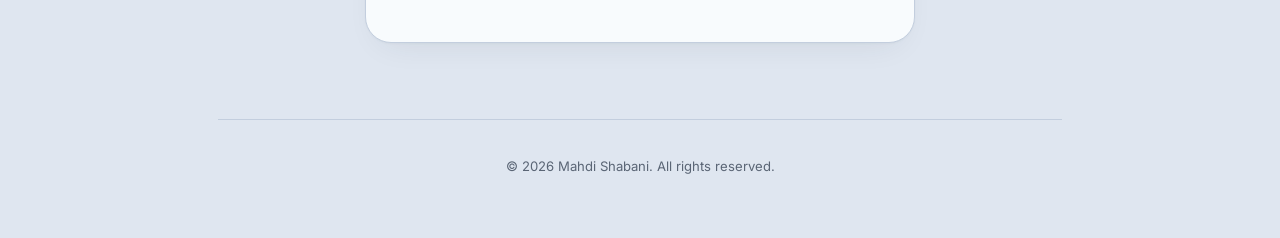
==== commit fe4100af: "Keep social icons beside portrait and fix homepage separators" ====
--- a/index.html
+++ b/index.html
@@ -916,6 +916,6 @@
   els.forEach(el => io.observe(el));
 });
 </script>
-<script src="social-links.js" defer></script>
+<script src="social-links.js?v=2" defer></script>
 </body>
 </html>
